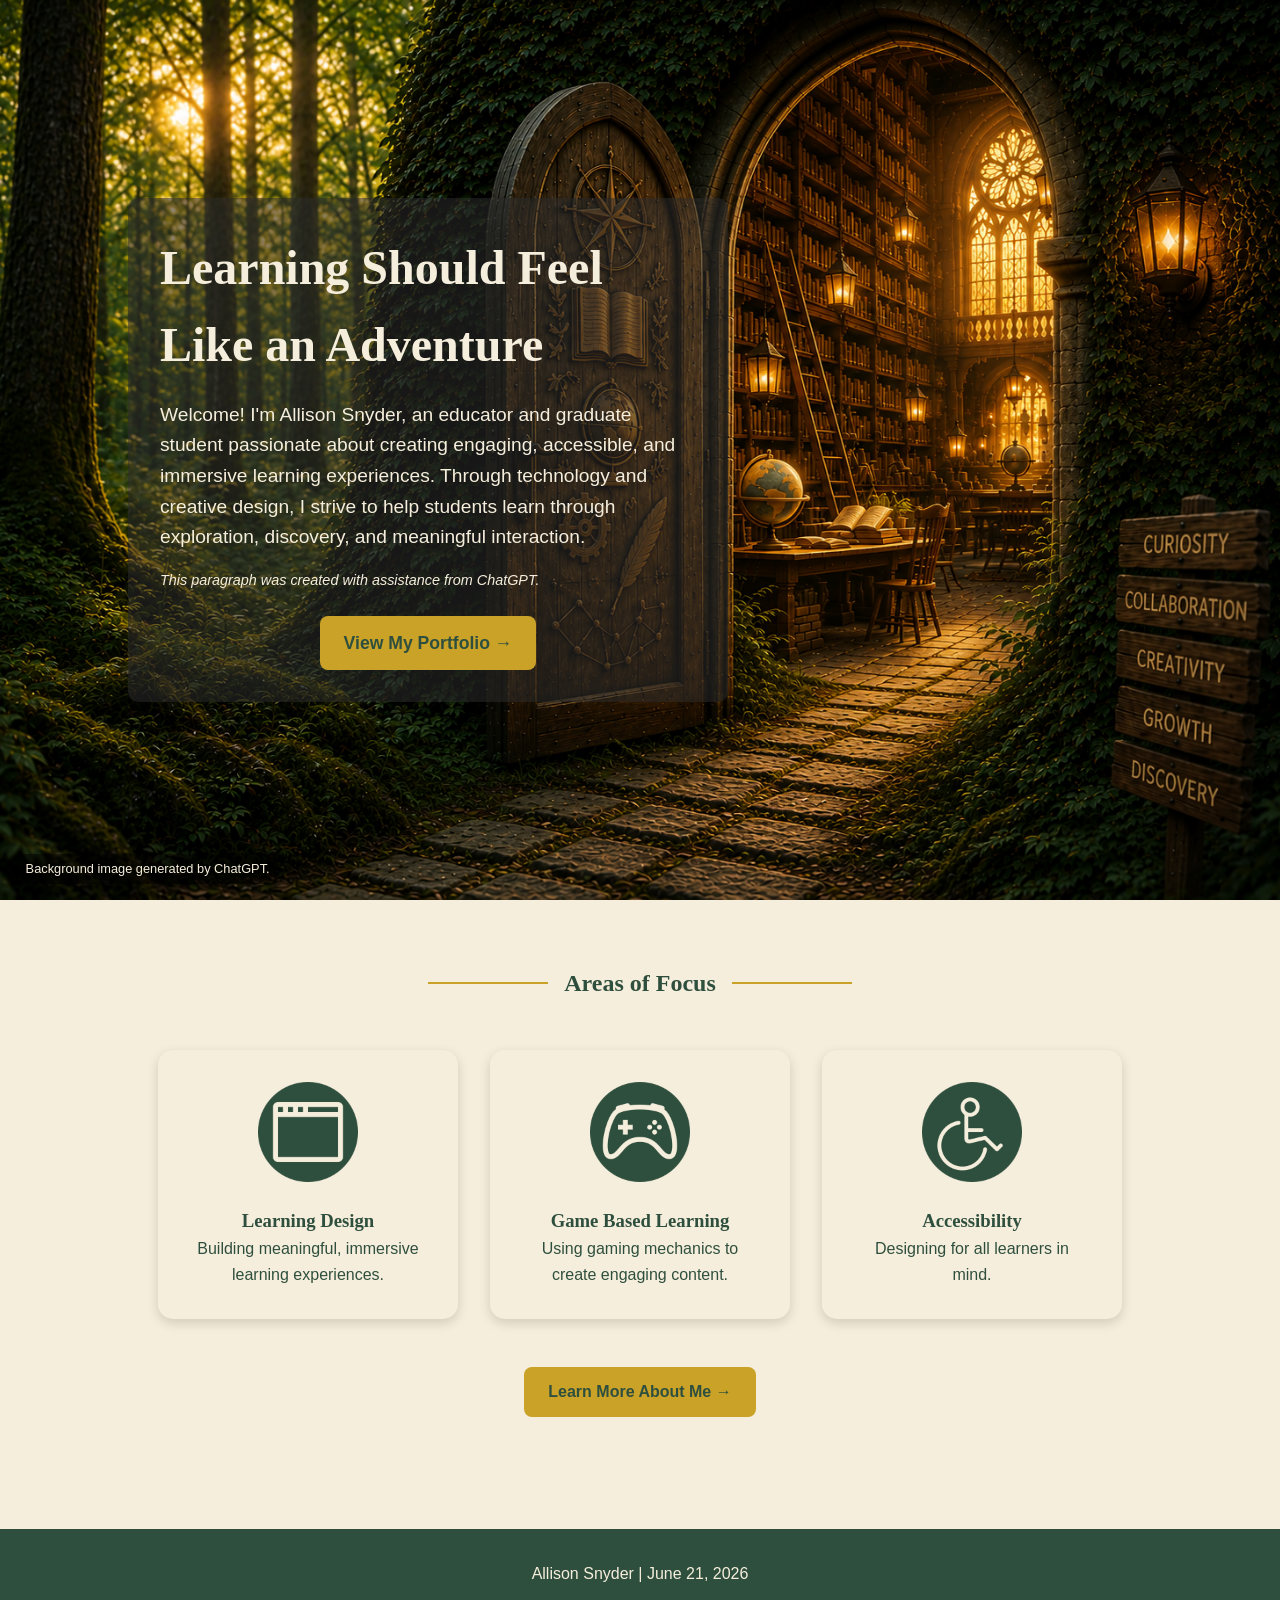
==== webdevelopment/index.html @ 0a4241ac "Add files via upload" ====
<!DOCTYPE html>
     <!--
  Name: Allison Snyder
  Date: June 15, 2026
  Course: Introduction to Web Design and Development
  Description: Reusable HTML boilerplate template.
  -->
<html lang="en">
<head>
    <meta charset="utf-8">
    <meta name="viewport" content="width=device-width, initial-scale=1.0">
    <title>Home | Allison Snyder Portfolio</title>
     <!-- Link to external CSS for styling -->
    <link rel="stylesheet" href="style.css">
</head>
<body>
<header>
    <!--Navigation will do here -->
</header>
<main>
    <!--Hero Section -->
<section class="hero">
    <div class="hero-text">

         <!-- Welcome section -->

         <h1>Learning Should Feel Like an Adventure</h1>

        <p class="introduction">
        Welcome! I'm Allison Snyder, an educator and graduate student passionate about creating engaging, accessible, and immersive learning experiences. Through technology and creative design, I strive to help students learn through exploration, discovery, and meaningful interaction.
        </p>
         <!-- AI assistance statement -->

        <p class="ai-statement">
        This paragraph was created with assistance from ChatGPT.
        </p>
        <a href="portfolio.html" class="hero-button">
        View My Portfolio →
    </a>
    </div>
        <p class="image-credit">
        Background image generated by ChatGPT.
    </p>
</section>
<!--Focus Section-->
<section class="focus">
    <h2>Areas of Focus</h2>

    <div class="focus-container">

        <article class="focus-card">
            <img src="BrowserIcon.png"
                 alt="Browser window icon representing learning design">

            <h3>Learning Design</h3>

            <p>Building meaningful, immersive learning experiences.</p>
        </article>

        <article class="focus-card">
            <img src="GamingIcon.png"
                 alt="Game controller icon representing game based learning">

            <h3>Game Based Learning</h3>

            <p>Using gaming mechanics to create engaging content.</p>
        </article>

        <article class="focus-card">
            <img src="AccessIcon.png"
                 alt="Accessibility icon representing designing for all learners">

            <h3>Accessibility</h3>

            <p>Designing for all learners in mind.</p>
        </article>
    </div>
       <a href="about.html" class="focus-button">
        Learn More About Me →
    </a>
    </div>

</section>
</main>
<footer>
    <!-- Footer contains creator information -->
    <p>Allison Snyder | June 21, 2026</p>
</footer>
</body>
</html>
---- webdevelopment/style.css ----
/* ======================
   CSS Reset
====================== */

* {
    margin: 0;
    padding: 0;
    box-sizing: border-box;
}

/* ======================
   General Page Styles
====================== */

body {
    background-color: #F6EEDC; /* Parchment Cream */
    color: #2F4F3E; /* Forest Green */
    font-family: Lato, sans-serif;
    line-height: 1.6;
}

/* ======================
   Headings
====================== */

h1,
h2,
h3 {
    font-family: Georgia, serif;
    color: #2F4F3E;
}

/* ======================
   Hero Section
====================== */
.hero {
    background-image: url("HeroImage.png");
    background-repeat: no-repeat;
    background-size: cover;
    background-position: center;
    min-height: 100vh;

    display: flex;
    justify-content: center;
    align-items: center;
    text-align: center;
    Position: relative;

    padding: 2rem;
}

/* ======================
   Hero Text
====================== */

.hero-text {
    max-width: 600px;
    background-color:#2b2b2b88; /* Dark Charcoal */
    padding: 2rem;
    border-radius: 10px;
}

.hero h1 {
    font-size: 3rem;
    margin-bottom: 1rem;
    color: #f6eedc; /* Parchment Cream */

}

.introduction {
    font-size: 1.2rem;
    margin-bottom: 1rem;
     color: #f6eedc; /* Parchment Cream */
}

.hero-button {
        display: block;
    width: fit-content;
    margin: 1.5rem auto 0 auto;
    Padding: 0.8rem 1.5rem;
    font-size: 1.1rem;

    background-color: #C9A227; /* Antique Gold */
    color: #2F4F3E; /* Forest Green */

    text-decoration: none;
    font-weight: bold;
    border-radius: 8px;

    transition: background-color 0.3s ease;
}

.hero-button:hover {
    background-color: #b6921f;
}

.ai-statement {
    font-size: 0.9rem;
    font-style: italic;
    color: #f6eedc; /* Parchment Cream */
}
/* ======================
Image Credit
====================== */
.image-credit {
    position: absolute;
    bottom: 1rem;
    left: 1rem;

    font-size: 0.8rem;
    color: #F6EEDC;

    background-color: rgba(0, 0, 0, 0.5);
    padding: 0.3rem 0.6rem;
    border-radius: 5px;
}

/* ======================
   Focus Section
====================== */
.focus {
    padding: 4rem 2rem;
    text-align: center;
}
.focus h2 {
    display: flex;
    align-items: center;
    justify-content: center;
    gap: 1rem;
    color: #2F4F3E;
    margin-bottom: 3rem;
}

.focus h2::before,
.focus h2::after {
    content: "";
    width: 120px;
    height: 2px;
    background-color: #C9A227;

}

.focus-container {
    display: flex;
    flex-direction: column;
    gap: 2rem;
}
.focus-card {
    background-color: #F6EEDC;
    padding: 2rem;
    border-radius: 15px;
    box-shadow: 0 4px 12px rgba(0,0,0,.15);
}

.focus-card img {
    width: 100px;
    height: auto;
    margin-bottom: 1rem;
}
.focus-button {
    display: inline-block;
    margin-top: 3rem;
    padding: 0.75rem 1.5rem;

    background-color: #C9A227; /* Antique Gold */
    color: #2F4F3E; /* Forest Green */

    text-decoration: none;
    font-weight: bold;
    border-radius: 8px;

    transition: background-color 0.3s ease;
}
.focus-button:hover {
    background-color: #b6921f;
}
/* ======================
   Footer
====================== */

footer {
    text-align: center;
    padding: 2rem;
    margin-top: 3rem;
    background-color: #2F4F3E; /* Forest Green */
    color: #F6EEDC; /* Parchment Cream */
}
/* ======================
   Tablet and Desktop
====================== */

@media (min-width: 768px) {
    .hero {
    justify-content: flex-start;
    align-items: center;
    text-align: left;
    padding-left: 8rem;
}
}
@media (min-width: 768px) {
    .focus-container {
        flex-direction: row;
        justify-content: center;
        gap: 2rem;
    }

    .focus-card {
        flex: 1;
        max-width: 300px;
    }
}
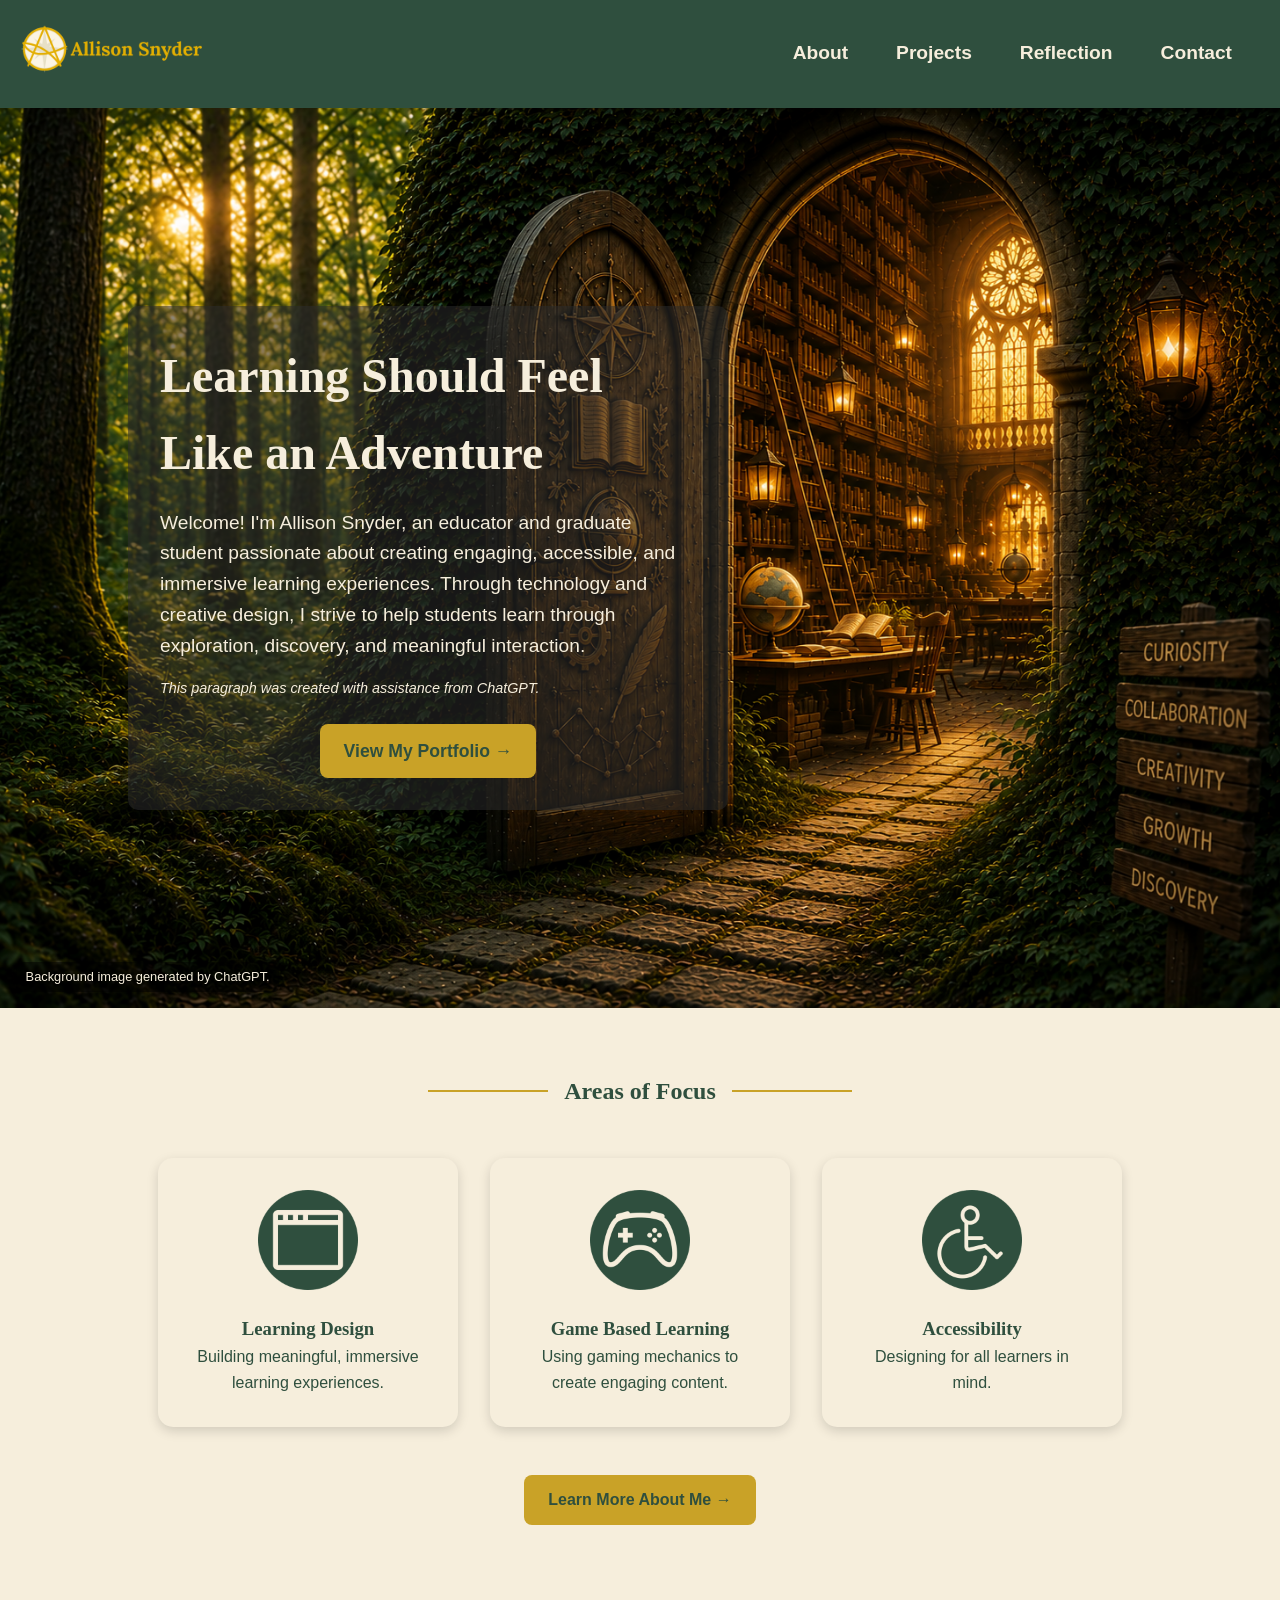
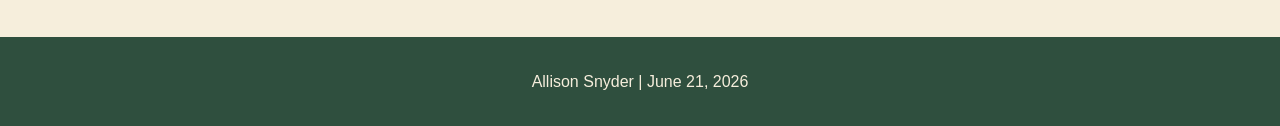
==== commit 54440dd1: "Add files via upload" ====
--- a/webdevelopment/index.html
+++ b/webdevelopment/index.html
@@ -3,7 +3,7 @@
   Name: Allison Snyder
   Date: June 15, 2026
   Course: Introduction to Web Design and Development
-  Description: Reusable HTML boilerplate template.
+  Description: Home Page for Allison Snyder Portfolio.
   -->
 <html lang="en">
 <head>
@@ -11,11 +11,42 @@
     <meta name="viewport" content="width=device-width, initial-scale=1.0">
     <title>Home | Allison Snyder Portfolio</title>
      <!-- Link to external CSS for styling -->
+      <link rel="stylesheet" href="nav.css">
     <link rel="stylesheet" href="style.css">
 </head>
 <body>
-<header>
-    <!--Navigation will do here -->
+    <header>
+ <!-- Logo and navigation will go here -->
+  <div class="nav-container">
+        <nav>
+            <div class="logo">
+                <a href="index.html">
+                    <img src="logo.png" alt="Allison Snyder Logo" class="logo-image">
+                </a>
+            </div>
+
+            <input type="checkbox" id="menu-toggle">
+
+             <label for="menu-toggle" class="hamburger">
+                     &#9776;
+            </label>
+            
+<!-- Navigation with Portfolio Dropdown Menu -->
+            <ul class="nav-list-2">
+                 <li><a href="about.html">About</a></li>
+                 <li class="dropdown"> <a href="portfolio.html">Projects</a>
+                     <ul class="dropdown-menu">
+                        <li><a href="portfolio.html#renaissance">Renaissance Gallery</a></li>
+                        <li><a href="portfolio.html#winter">Winter Wonderland</a></li>
+                        <li><a href="portfolio.html#assessment">Immersive Assessment</a></li>
+                        <li><a href="portfolio.html#reading">Reading Intervention</a></li>
+                     </ul>
+                </li>
+                 <li><a href="Reflection.html">Reflection</a></li>
+                 <li><a href="contacts.html">Contact</a></li>
+            </ul>
+        </nav>
+    </div>
 </header>
 <main>
     <!--Hero Section -->
@@ -75,6 +106,8 @@
             <p>Designing for all learners in mind.</p>
         </article>
     </div>
+
+    <div class="focus-button-container">
        <a href="about.html" class="focus-button">
         Learn More About Me →
     </a>
--- a/webdevelopment/nav.css
+++ b/webdevelopment/nav.css
@@ -0,0 +1,219 @@
+/* ===== General Page Styles ===== */
+body {
+    font-family: Arial, sans-serif;
+    margin: 0;
+    padding: 0;
+    background-color: #F6EEDC; /* Parchment Cream */
+    color: #2F4F3E; /* Forest Green */
+}
+
+/* ===== Header and Navigation Layout ===== */
+header {
+    display: flex;
+    justify-content: space-between;
+    align-items: center;
+    padding: 0;
+    background-color: #2F4F3E;
+    position: relative;
+    z-index: 1000;
+}
+
+.nav-container {
+    background-color: #2F4F3E;
+    padding: 0;
+    width: 100%;
+    margin: 0.2rem 0;
+}
+
+nav {
+    background-color: #2F4F3E;
+    padding: 0;
+    margin: 0;
+    position: sticky;
+    top: 0;
+    width: 100%;
+    display: flex;
+    justify-content: space-between;
+    align-items: center;
+}
+
+/* ===== Logo Styles ===== */
+.logo-image {
+    width: 200px;
+    height: auto;
+}
+
+.logo a {
+    display: inline-block;
+    border: 2px solid transparent;
+    border-radius: 8px;
+    transition: border-color 0.3s ease;
+    padding: 4px 8px;
+}
+
+.logo a:hover {
+    border-color: #FFD700; /* Gold */
+}
+
+nav ul {
+    list-style-type: none;
+    display: flex;
+    justify-content: flex-end;
+    align-items: center;
+    margin: 0;
+    padding: 0;
+    margin-right: 2rem;
+}
+
+nav ul li {
+    display: flex;
+    margin-left: 1rem;
+    font-size: 1.2rem   ;
+    justify-content: flex-end;
+}
+
+/* ===== Navigation Link Styles ===== */
+nav a {
+    text-decoration: none;
+    color: #F6EEDC; /* Parchment Cream */
+    padding: 0.5rem 1rem;
+    border-bottom: 2px solid transparent;
+    transition: color 0.3s ease, border-bottom-color 0.3s ease;
+    font-weight: bold;
+    font-size: 1.2rem   ;
+    font-family: Arial, sans-serif;
+}
+
+nav a:hover {
+    color: #FFD700; /* Gold */
+    border-bottom-color: #FFD700;
+}
+
+#menu-toggle {
+    display: none;
+}
+
+/* ===== Portfolio Dropdown Menu ===== */
+
+.dropdown {
+    position: relative;
+}
+
+.dropdown-menu {
+    display: none;
+    position: absolute;
+    top: 100%;
+    left: 0;
+    z-index: 1001;
+
+    width: 320px;              /* Fixed width */
+    background-color: #2F4F3E;
+    border-radius: 8px;
+    padding: 0.5rem 0;
+    margin: 0;
+
+    flex-direction: column;
+    align-items: stretch;      /* Make items stretch full width */
+    box-shadow: 0 4px 12px rgba(0, 0, 0, 0.2);
+}
+
+.dropdown-menu li {
+    width: 100%;
+    margin: 0;
+    display: block;
+}
+
+.dropdown-menu a {
+    display: block;
+    width: 100%;
+    padding: 0.75rem 1rem;
+    color: #F6EEDC;
+    border-bottom: none;
+    text-align: left;
+    box-sizing: border-box;
+}
+
+.dropdown-menu a:hover {
+    background-color: #C9A227;
+    color: #2F4F3E;
+}
+
+/* Show dropdown on hover */
+.dropdown:hover .dropdown-menu {
+    display: flex;
+}
+
+/* ===== Mobile Hamburger Menu ===== */
+.hamburger {
+    display: none;
+}
+
+/* ===== Mobile Navigation Styles ===== */
+@media screen and (max-width: 767px) {
+    .hamburger {
+        display: block;
+        font-size: 2rem;
+        color: #F6EEDC;
+        cursor: pointer;
+        margin-right: 1rem;
+    }
+
+    nav ul {
+        display: none;
+    }
+
+    #menu-toggle:checked ~ .nav-list-2 {
+        display: flex;
+        flex-direction: column;
+        width: 100%;
+        background-color: #2F4F3E;
+        margin: 0;
+        padding: 1rem 0;
+        align-items: center;
+    }
+
+    nav ul li {
+        margin: 0.5rem 0;
+        justify-content: center;
+        width: 100%;
+        text-align: center;
+    }
+
+    nav {
+        position: relative;
+        flex-wrap: wrap;
+    }
+
+    /* ===== Mobile Dropdown Menu ===== */
+    .dropdown {
+    display: flex;
+    flex-direction: column;
+    align-items: center;
+    }
+
+    .dropdown-menu {
+     position: static;
+    display: none;
+    width: 100%;
+    box-shadow: none;
+    background-color: #2F4F3E;
+    padding: 0;
+    margin: 0;
+    }
+
+    .dropdown:hover .dropdown-menu {
+    display: flex;
+    flex-direction: column;
+    align-items: center;
+    }
+
+    .dropdown-menu li {
+    width: 100%;
+    text-align: center;
+    }
+
+    .dropdown-menu a {
+    padding: 0.75rem 0;
+    font-size: 1rem;
+    }
+}
--- a/webdevelopment/style.css
+++ b/webdevelopment/style.css
@@ -1,5 +1,17 @@
 /* ======================
-   CSS Reset
+   Footer
+====================== */
+
+footer {
+    text-align: center;
+    padding: 2rem;
+    margin-top: 3rem;
+    background-color: #2F4F3E; /* Forest Green */
+    color: #F6EEDC; /* Parchment Cream */
+}
+
+/* ======================
+   CSS
 ====================== */
 
 * {
@@ -9,18 +21,22 @@
 }
 
 /* ======================
-   General Page Styles
+   General Styles
 ====================== */
 
 body {
-    background-color: #F6EEDC; /* Parchment Cream */
-    color: #2F4F3E; /* Forest Green */
+    background-color: #F6EEDC;
+    color: #2F4F3E;
     font-family: Lato, sans-serif;
     line-height: 1.6;
 }
 
-/* ======================
-   Headings
+p {
+    font-size: 1rem;
+}
+
+/* ======================
+   Headings Home Page Styles
 ====================== */
 
 h1,
@@ -30,8 +46,11 @@
     color: #2F4F3E;
 }
 
-/* ======================
-   Hero Section
+h1 {
+    font-size: 3rem;
+}
+/* ======================
+   Hero Section Home Page Styles
 ====================== */
 .hero {
     background-image: url("HeroImage.png");
@@ -45,12 +64,11 @@
     align-items: center;
     text-align: center;
     Position: relative;
-
-    padding: 2rem;
-}
-
-/* ======================
-   Hero Text
+    padding: 2rem;
+}
+
+/* ======================
+   Hero Text Home Page Styles
 ====================== */
 
 .hero-text {
@@ -100,7 +118,7 @@
     color: #f6eedc; /* Parchment Cream */
 }
 /* ======================
-Image Credit
+Image Credit Home Page Styles
 ====================== */
 .image-credit {
     position: absolute;
@@ -116,7 +134,7 @@
 }
 
 /* ======================
-   Focus Section
+   Focus Section Home Page Styles
 ====================== */
 .focus {
     padding: 4rem 2rem;
@@ -175,18 +193,7 @@
     background-color: #b6921f;
 }
 /* ======================
-   Footer
-====================== */
-
-footer {
-    text-align: center;
-    padding: 2rem;
-    margin-top: 3rem;
-    background-color: #2F4F3E; /* Forest Green */
-    color: #F6EEDC; /* Parchment Cream */
-}
-/* ======================
-   Tablet and Desktop
+   Tablet and Phone Home Page Styles
 ====================== */
 
 @media (min-width: 768px) {
@@ -208,4 +215,296 @@
         flex: 1;
         max-width: 300px;
     }
+}
+/* ======================
+   Headings About Page Styles
+====================== */
+h1.about-me {
+    font-size: 3rem;
+    text-align: center;
+    margin-bottom: 2rem;
+}
+/* ======================
+   About Page Styles
+====================== */
+.nav-list {
+    list-style: none;
+    display: flex;
+    flex-direction: column;
+    gap: 2rem;
+    margin-bottom: 2rem;
+}
+.nav-list li {
+    font-size: 1.2rem;
+}
+.nav-list li a {
+    text-decoration: none;
+    color: #2F4F3E; /* Forest Green */
+    font-weight: bold;
+}
+.nav-list li a:hover {
+    color: #C9A227; /* Antique Gold */
+}
+.about p {
+    font-size: 1.2rem;
+    margin-bottom: 1rem;
+    text-align: left;
+}
+
+.about-container {
+    display: flex;
+    flex-direction: column;
+    gap: 2rem;
+    max-width: 1100px;
+    margin: 0 auto;
+    padding: 2rem;
+}
+.ai-statement-2 {
+    font-size: 0.9rem;
+    font-style: italic;
+    color: #2F4F3E; /* Forest Green */
+    text-align: left;
+    padding-top: 0.5rem;
+}
+/* ======================
+   Education About Page Styles
+====================== */
+.education {
+    padding: 0;
+    text-align: center;
+}
+.education h2 {
+    display: flex;
+    align-items: center;
+    justify-content: center;
+    gap: 1rem;
+    color: #2F4F3E;
+    margin-bottom: 3rem;
+}
+
+.education h2::before,
+.education h2::after {
+    content: "";
+    width: 120px;
+    height: 2px;
+    background-color: #C9A227;
+
+}
+.education-container {
+    display: flex;
+    flex-direction: column;
+    gap: 2rem;
+}
+.education-card {
+    background-color: #F6EEDC;
+    padding: 2rem;
+    border-radius: 15px;
+    box-shadow: 0 4px 12px rgba(0,0,0,.15);
+}
+
+.education-card img {
+    width: 100px;
+    height: auto;
+    margin-bottom: 1rem;
+}
+
+/* ======================
+   Media About Page Styles
+====================== */
+.media {
+    padding: 4rem 2rem;
+    text-align: center;
+}
+.media h2 {
+    display: flex;
+    align-items: center;
+    justify-content: center;
+    gap: 1rem;
+    color: #2F4F3E;
+    margin-bottom: 3rem;
+}
+
+.media h2::before,
+.media h2::after {
+    content: "";
+    width: 120px;
+    height: 2px;
+    background-color: #C9A227;
+
+}
+.media-container {
+    display: flex;
+    flex-direction: column;
+    gap: 2rem;
+}
+
+.media-card {
+    background-color: #F6EEDC;
+    padding: 2rem;
+    border-radius: 15px;
+    box-shadow: 0 4px 12px rgba(0,0,0,.15);
+}
+
+.resume-link {
+    display: inline-block;
+    padding: 0.75rem 1.5rem;
+    margin-top: 1rem;
+    border: 2px solid #2F4F3E;
+    background-color: #f6eedc;
+    color: #2F4F3E;
+    text-decoration: none;
+    font-weight: bold;
+    border-radius: 8px;
+}
+
+.resume-link:hover {
+    background-color: #c9a227;
+    color: #2F4F3E;
+}
+/* ======================
+   Tablet and Phone About Page Styles
+====================== */
+@media (min-width: 768px) {
+    .about-container {
+        flex-direction: row;
+        align-items: flex-start;
+    }
+
+    .about-image,
+    .about-text {
+        flex: 1;
+    }
+
+    .education-container,
+    .media-container {
+        flex-direction: row;
+        justify-content: center;
+        gap: 2rem;
+    }
+
+    .education-card,
+    .media-card {
+        flex: 1;
+        max-width: 500px;
+    }
+}
+/* ===== Teaching Philosophy Page Styles ===== */
+
+.philosophy-section {
+    background-color: #F6EEDC;
+    color: #2F4F3E;
+    padding: 2rem;
+}
+
+.philosophy-section h1 {
+    font-family: Georgia, serif;
+    color: #2F4F3E;
+    text-align: center;
+}
+
+.philosophy-text-box {
+    max-width: 1000px;
+    margin: 2rem auto 3rem auto;
+    padding: 2rem;
+}
+
+.philosophy-text-box {
+    max-width: 1000px;
+    margin: 2rem auto 3rem auto;
+    padding: 2rem;
+    border: 2px solid #2F4F3E;
+    border-radius: 8px;
+}
+
+.philosophy-text-box p:first-of-type::first-letter {
+    color: #C9A227;
+    font-size: 1.5em;
+    font-weight: bold;
+}
+
+.philosophy-text-box p:nth-of-type(even) {
+    text-indent: 2rem;
+}
+
+.ai-statement {
+    font-style: italic;
+}
+
+/* ===== Philosophy Quote Banner ===== */
+
+.philosophy-banner {
+    background-image:
+        linear-gradient(rgba(0, 0, 0, 0.35), rgba(0, 0, 0, 0.35)),
+        url("Background.png");
+    background-size: cover;
+    background-position: center;
+    background-repeat: no-repeat;
+
+    max-width: 1000px;
+    min-height: 180px;
+     margin: 2rem auto 3rem auto;
+    padding: 2rem;
+
+    display: flex;
+    flex-direction: column;
+    justify-content: center;
+    align-items: center;
+
+    text-align: center;
+    border-radius: 8px;
+}
+
+.philosophy-banner h2 {
+    font-family: Georgia, serif;
+    color: #F6EEDC;
+    font-size: 2rem;
+    font-weight: bold;
+    font-style: italic;
+    margin: 0 0 0.5rem 0;
+    text-shadow: 2px 2px 6px rgba(0, 0, 0, 0.5);
+}
+
+.philosophy-banner p {
+    font-family: Lato, Arial, sans-serif;
+    color: #C9A227;
+    font-size: 1.2rem;
+    font-style: italic;
+    margin: 0;
+}
+
+
+/* ===== Philosophy in Action Section ===== */
+
+.philosophy-action {
+    background-color: #F6EEDC;
+    border: 2px solid #2F4F3E;
+    max-width: 700px;
+    margin: 1rem auto 2rem auto;
+    padding: 2rem;
+    text-align: center;
+    border-radius: 8px;
+      box-shadow: 0 4px 12px rgba(0,0,0,.08);
+}
+
+.philosophy-action h2 {
+    font-family: Lato, Arial, sans-serif;
+    font-weight: bold;
+    color: #2F4F3E;
+    margin-bottom: 1rem;
+}
+
+.project-button {
+    display: inline-block;
+    background-color: #C9A227;
+    color: #2F4F3E;
+    font-family: Lato, Arial, sans-serif;
+    font-weight: bold;
+    text-decoration: none;
+    padding: 0.75rem 1.5rem;
+    border-radius: 6px;
+}
+
+.project-button:hover {
+    background-color: #2F4F3E;
+    color: #F6EEDC;
 }
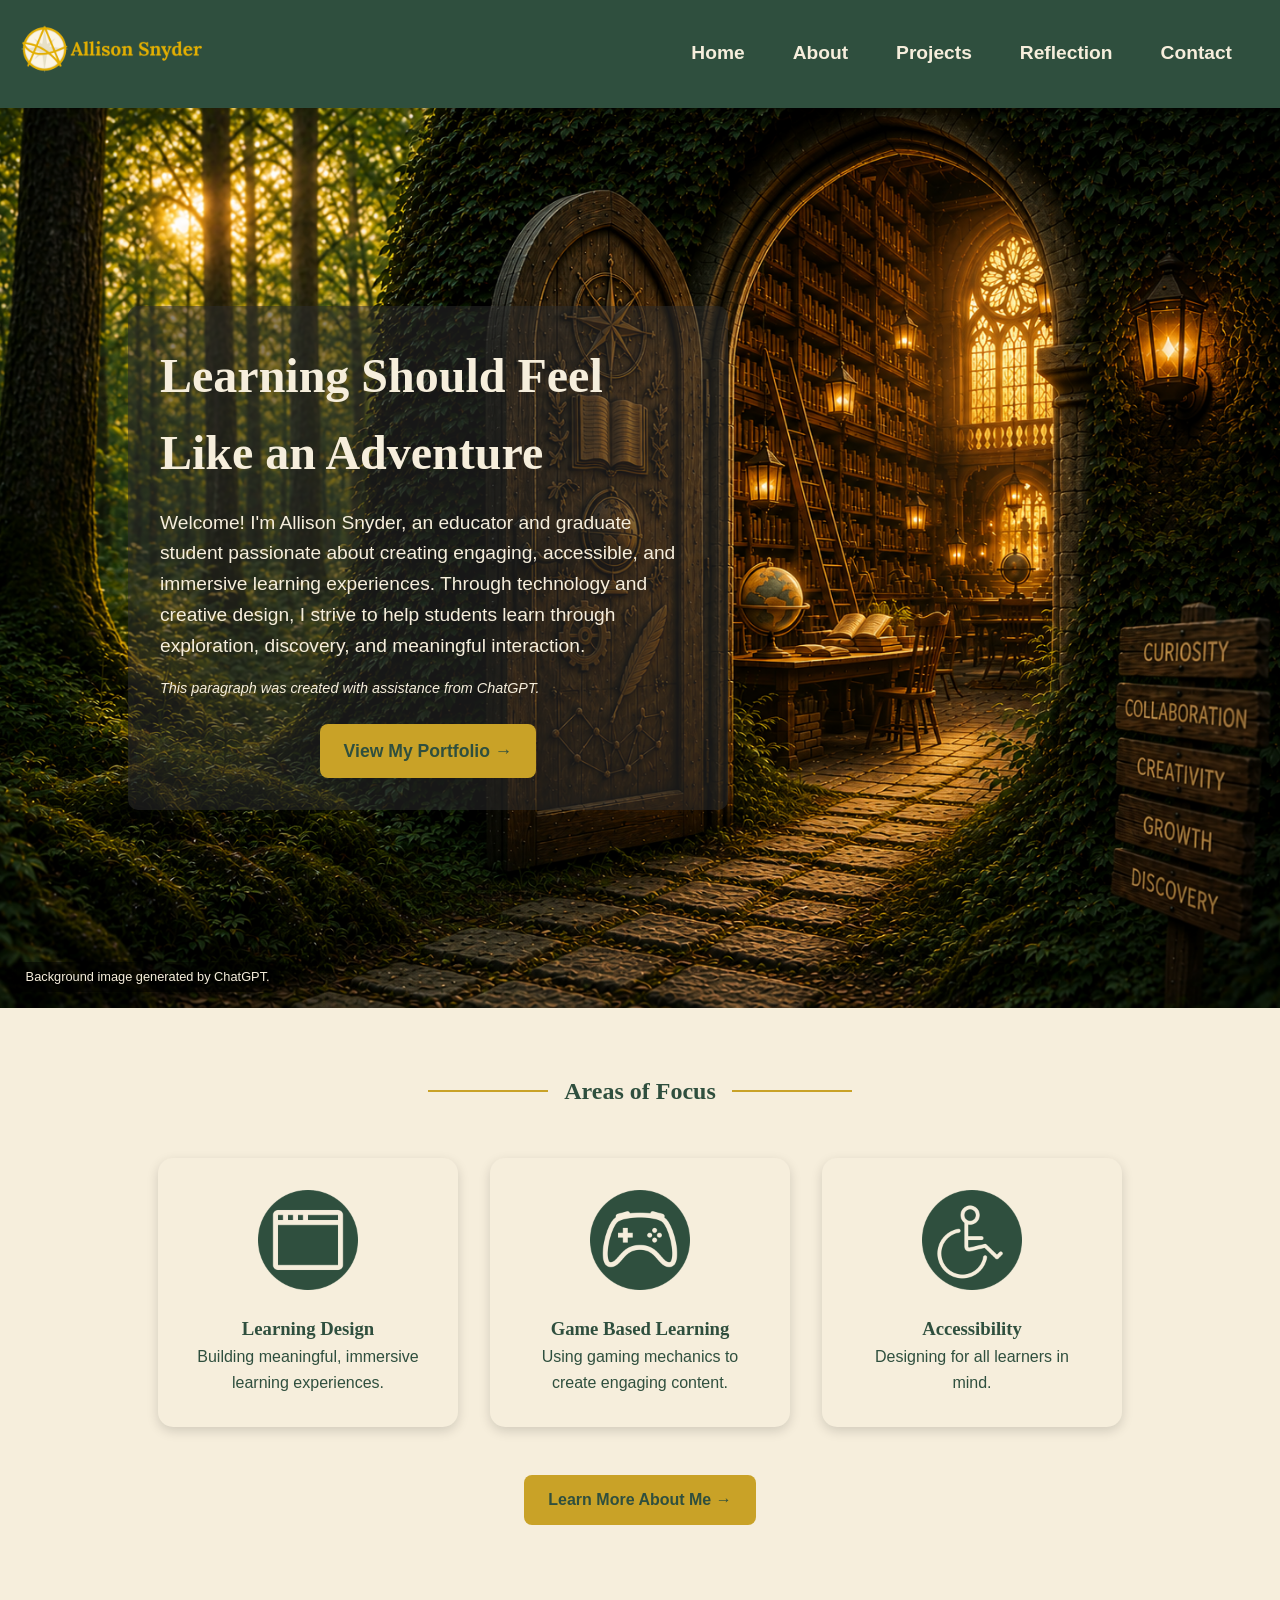
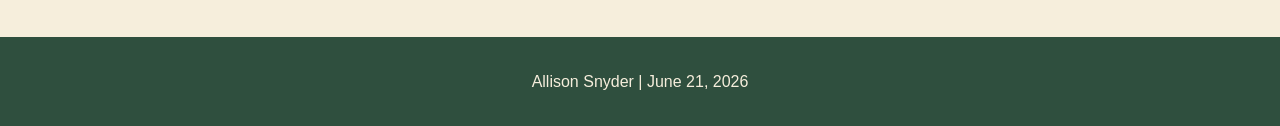
==== commit 02a01f39: "Add files via upload" ====
--- a/webdevelopment/index.html
+++ b/webdevelopment/index.html
@@ -33,6 +33,7 @@
             
 <!-- Navigation with Portfolio Dropdown Menu -->
             <ul class="nav-list-2">
+                <li><a href="index.html">Home</a></li>
                  <li><a href="about.html">About</a></li>
                  <li class="dropdown"> <a href="portfolio.html">Projects</a>
                      <ul class="dropdown-menu">
@@ -42,7 +43,7 @@
                         <li><a href="portfolio.html#reading">Reading Intervention</a></li>
                      </ul>
                 </li>
-                 <li><a href="Reflection.html">Reflection</a></li>
+                 <li><a href="reflection.html">Reflection</a></li>
                  <li><a href="contacts.html">Contact</a></li>
             </ul>
         </nav>
--- a/webdevelopment/nav.css
+++ b/webdevelopment/nav.css
@@ -1,12 +1,3 @@
-/* ===== General Page Styles ===== */
-body {
-    font-family: Arial, sans-serif;
-    margin: 0;
-    padding: 0;
-    background-color: #F6EEDC; /* Parchment Cream */
-    color: #2F4F3E; /* Forest Green */
-}
-
 /* ===== Header and Navigation Layout ===== */
 header {
     display: flex;
--- a/webdevelopment/style.css
+++ b/webdevelopment/style.css
@@ -247,7 +247,7 @@
 }
 .about p {
     font-size: 1.2rem;
-    margin-bottom: 1rem;
+    margin-bottom: 3rem;
     text-align: left;
 }
 
@@ -266,6 +266,19 @@
     text-align: left;
     padding-top: 0.5rem;
 }
+.headshot {
+    display: block;
+    width: 100%;
+    max-width: 350px;
+    height: auto;
+    margin: 0 auto 1rem auto;
+    border: 2px solid #2F4F3E;
+    border-radius: 8px;
+}
+.about-text p {
+    text-align: left;
+    margin-bottom: 0.5rem;
+}
 /* ======================
    Education About Page Styles
 ====================== */
@@ -343,6 +356,15 @@
     padding: 2rem;
     border-radius: 15px;
     box-shadow: 0 4px 12px rgba(0,0,0,.15);
+}
+
+.media-card video {
+    width: 100%;
+    max-width: 300px;
+    height: auto;
+    margin-bottom: 1rem;
+    border-radius: 8px;
+    margin-top: 1rem;
 }
 
 .resume-link {
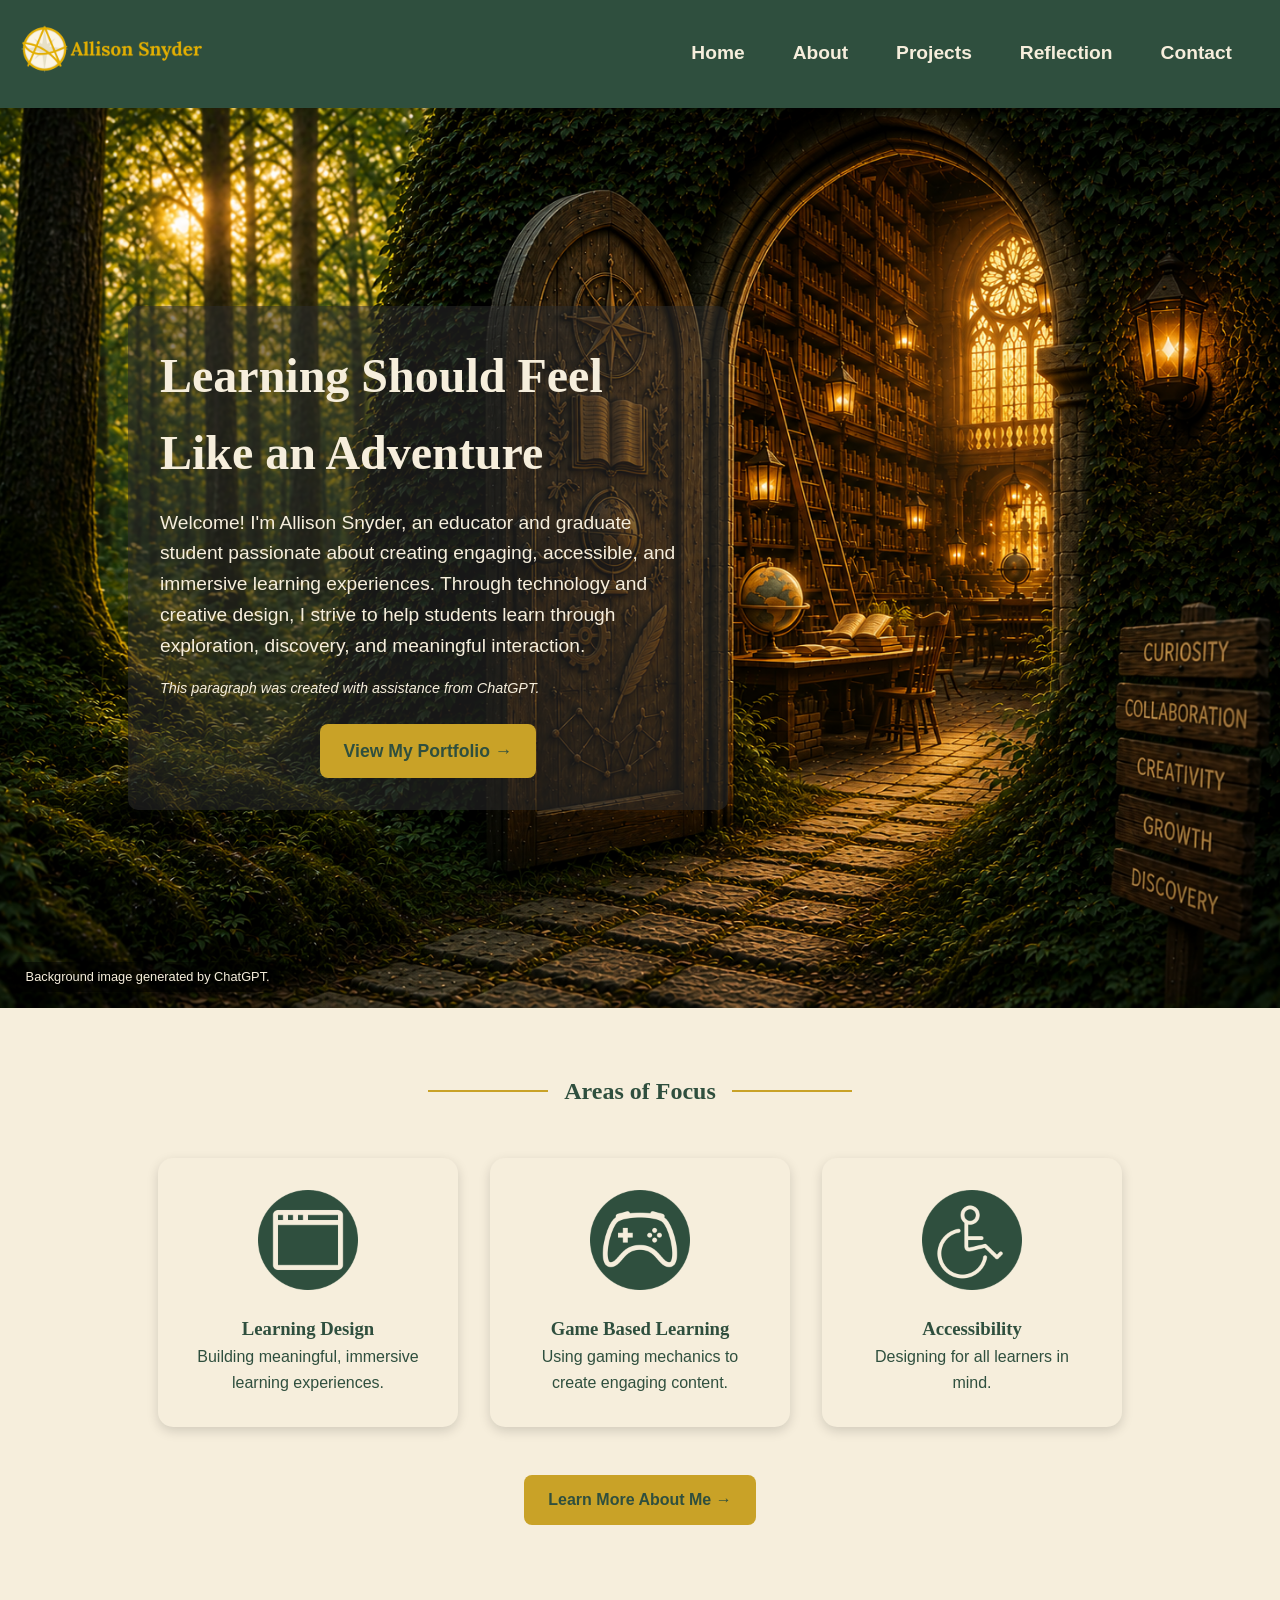
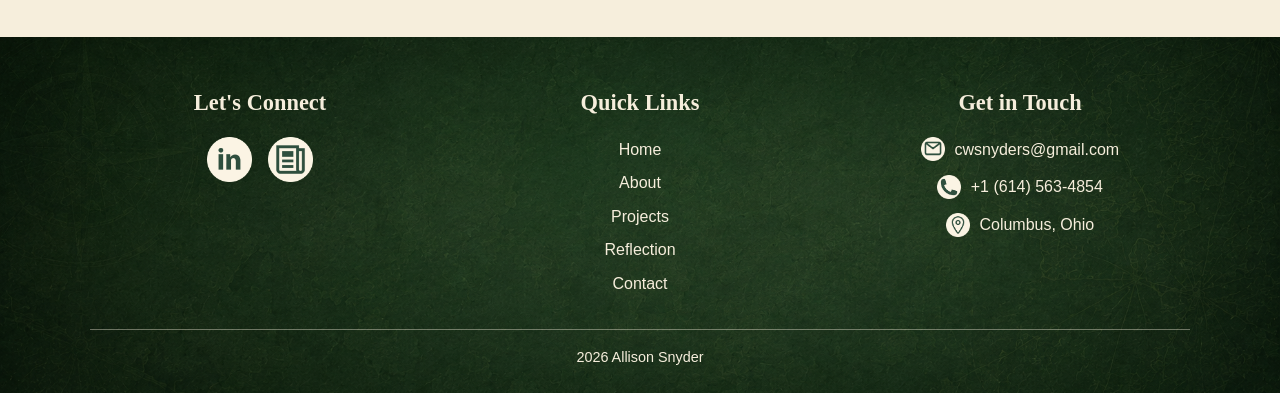
==== commit a53e0e28: "Add files via upload" ====
--- a/webdevelopment/index.html
+++ b/webdevelopment/index.html
@@ -13,6 +13,7 @@
      <!-- Link to external CSS for styling -->
       <link rel="stylesheet" href="nav.css">
     <link rel="stylesheet" href="style.css">
+    <link rel="shortcut icon" href="FooterIcons/favicon.ico" type="image/x-icon" >
 </head>
 <body>
     <header>
@@ -116,9 +117,93 @@
 
 </section>
 </main>
-<footer>
-    <!-- Footer contains creator information -->
-    <p>Allison Snyder | June 21, 2026</p>
+ <footer>
+    <!-- Footer section -->
+    <div class="footer-container">
+
+        <!-- Let's Connect Column -->
+        <div class="footer-column footer-connect">
+            <h2>Let's Connect</h2>
+
+            <ul class="social-links">
+                <li>
+                    <a href="https://www.linkedin.com/in/allison-snyder-13248726b/"
+                       target="_blank"
+                       rel="noopener noreferrer">
+                        <img
+                            src="FooterIcons/Linkedin.png"
+                            alt="Visit Allison Snyder's LinkedIn profile"
+                            class="social-icon">
+                    </a>
+                </li>
+
+                <li>
+                    <a href="Resume.pdf" target="_blank">
+                        <img
+                            src="FooterIcons/Resume.png"
+                            alt="View Allison Snyder's resume"
+                            class="social-icon">
+                    </a>
+                </li>
+            </ul>
+        </div>
+
+        <!-- Quick Links Column -->
+        <div class="footer-column footer-links">
+            <h2>Quick Links</h2>
+
+            <ul class="footer-nav-list">
+                <li><a href="index.html">Home</a></li>
+                <li><a href="about.html">About</a></li>
+                <li><a href="portfolio.html">Projects</a></li>
+                <li><a href="reflection.html">Reflection</a></li>
+                <li><a href="contacts.html">Contact</a></li>
+            </ul>
+        </div>
+
+        <!-- Get in Touch Column -->
+        <div class="footer-column footer-contact">
+            <h2>Get in Touch</h2>
+
+            <ul class="contact-info">
+                <li>
+                    <img
+                        src="FooterIcons/Email.png"
+                        alt=""
+                        class="contact-icon">
+
+                    <a href="mailto:cwsnyders@gmail.com">
+                        cwsnyders@gmail.com
+                    </a>
+                </li>
+
+                <li>
+                    <img
+                        src="FooterIcons/Phone.png"
+                        alt=""
+                        class="contact-icon">
+
+                    <a href="tel:+16145634854">
+                        +1 (614) 563-4854
+                    </a>
+                </li>
+
+                <li>
+                    <img
+                        src="FooterIcons/Location.png"
+                        alt=""
+                        class="contact-icon">
+
+                    <span>Columbus, Ohio</span>
+                </li>
+            </ul>
+        </div>
+
+    </div>
+
+    <p class="footer-bottom">
+         2026 Allison Snyder
+    </p>
 </footer>
 </body>
 </html>
--- a/webdevelopment/style.css
+++ b/webdevelopment/style.css
@@ -1,15 +1,176 @@
 /* ======================
-   Footer
+   Footer Styles
 ====================== */
 
 footer {
-    text-align: center;
-    padding: 2rem;
+    background-image: url("Background.png");
+    background-size: cover;
+    background-position: center;
+    background-repeat: no-repeat;
+
+    color: #F6EEDC;
     margin-top: 3rem;
-    background-color: #2F4F3E; /* Forest Green */
-    color: #F6EEDC; /* Parchment Cream */
-}
-
+    padding: 3rem 2rem 1.5rem;
+}
+
+.footer-container {
+    display: flex;
+    flex-direction: column;
+    gap: 2.5rem;
+
+    max-width: 1100px;
+    margin: 0 auto;
+}
+
+.footer-column {
+    text-align: center;
+}
+
+.footer-column h2 {
+    color: #F6EEDC;
+    font-family: Georgia, serif;
+    font-size: 1.4rem;
+    margin-bottom: 1rem;
+   text-align: center;
+}
+
+/* Remove bullets from all footer lists */
+
+.social-links,
+.footer-nav-list,
+.contact-info {
+    list-style: none;
+    margin: 0;
+    padding: 0;
+    align-items: center;
+    text-align: center;
+}
+
+/* ======================
+   Social Links
+====================== */
+
+.social-links {
+    display: flex;
+    justify-content: center;
+    gap: 1rem;
+}
+
+.social-icon {
+    display: block;
+    width: 45px;
+    height: 45px;
+    object-fit: contain;
+
+    transition: transform 0.3s ease;
+}
+
+.social-links a:hover .social-icon,
+.social-links a:focus .social-icon {
+    transform: scale(1.1);
+}
+
+/* ======================
+   Quick Links
+====================== */
+
+.footer-nav-list {
+    display: flex;
+    flex-direction: column;
+    gap: 0.5rem;
+    align-items: center;
+}
+
+.footer-nav-list a {
+    color: #F6EEDC;
+    text-decoration: none;
+}
+
+.footer-nav-list a:hover,
+.footer-nav-list a:focus {
+    color: #C9A227;
+    text-decoration: underline;
+}
+
+/* ======================
+   Contact Information
+====================== */
+
+.contact-info {
+    display: flex;
+    flex-direction: column;
+    gap: 0.75rem;
+}
+
+.contact-info li {
+    display: flex;
+    justify-content: center;
+    align-items: center;
+    gap: 0.6rem;
+}
+
+.contact-icon {
+    width: 24px;
+    height: 24px;
+    object-fit: contain;
+}
+
+.contact-info a,
+.contact-info span {
+    color: #F6EEDC;
+}
+
+.contact-info a {
+    text-decoration: none;
+}
+
+.contact-info a:hover,
+.contact-info a:focus {
+    color: #C9A227;
+    text-decoration: underline;
+}
+
+/* ======================
+   Footer Bottom
+====================== */
+
+.footer-bottom {
+    max-width: 1100px;
+    margin: 2rem auto 0;
+    padding-top: 1rem;
+
+    border-top: 1px solid rgba(246, 238, 220, 0.4);
+
+    color: #F6EEDC;
+    font-size: 0.9rem;
+    text-align: center;
+}
+
+/* ======================
+   Tablet and Desktop Footer
+====================== */
+
+@media (min-width: 768px) {
+
+    .footer-container {
+        flex-direction: row;
+        justify-content: space-between;
+        align-items: flex-start;
+    }
+
+    .footer-column {
+        flex: 1;
+        text-align: center;
+    }
+
+    .social-links {
+        justify-content:center;
+    }
+
+    .contact-info li {
+        justify-content: center;
+    }
+}
 /* ======================
    CSS
 ====================== */
@@ -279,6 +440,11 @@
     text-align: left;
     margin-bottom: 0.5rem;
 }
+
+.print-focus,
+.print-education {
+    display: none;
+}
 /* ======================
    Education About Page Styles
 ====================== */
@@ -410,6 +576,112 @@
         max-width: 500px;
     }
 }
+/* ======================
+   Print Styles - About Page
+====================== */
+
+@media print {
+
+    @page {
+        margin: 1in;
+    }
+
+    body {
+        background: white;
+        color: black;
+        font-family: Georgia, "Times New Roman", serif;
+        font-size: 11pt;
+        line-height: 1.3;
+    }
+
+    header,
+    nav,
+    .about-image,
+    .headshot,
+    .focus,
+    .print-focus,
+    .education-container,
+    .media,
+    .ai-statement-2 {
+        display: none;
+    }
+
+    h1.about-me {
+        display: block;
+        color: black;
+        font-size: 20pt;
+        margin-bottom: 0.5rem;
+        text-align: left;
+    }
+
+    .about-container {
+        display: block;
+        padding: 0;
+        margin: 0;
+        max-width: 100%;
+    }
+
+    .about-text h2 {
+        display: none;
+    }
+
+    .about-text p {
+        display: block;
+        color: black;
+        font-size: 11pt;
+        margin-bottom: 0.5rem;
+    }
+
+    .education {
+        display: block;
+        padding: 0;
+        margin-top: 1rem;
+        text-align: left;
+    }
+
+    .education h2 {
+        display: block;
+        color: black;
+        font-size: 14pt;
+        margin-top: 0.75rem;
+        margin-bottom: 0.4rem;
+        text-align: left;
+    }
+
+    .education h2::before,
+    .education h2::after {
+        display: none;
+    }
+
+    .print-education {
+        display: block;
+        color: black;
+        font-size: 11pt;
+        margin-left: 1rem;
+        padding-left: 1rem;
+    }
+
+    .print-education li {
+        color: black;
+        margin-bottom: 0.35rem;
+    }
+
+    footer {
+        display: block;
+        background: none;
+        color: black;
+        text-align: left;
+        padding: 0;
+        margin-top: 1rem;
+        border-top: 1px solid black;
+        font-size: 10pt;
+    }
+
+    footer p {
+        color: black;
+        margin-top: 0.5rem;
+    }
+}
 /* ===== Teaching Philosophy Page Styles ===== */
 
 .philosophy-section {
@@ -529,4 +801,183 @@
 .project-button:hover {
     background-color: #2F4F3E;
     color: #F6EEDC;
+}
+/* ======================
+   Contact Page Styles
+====================== */
+
+.contact-page {
+    width: 100%;
+    max-width: 900px;
+    margin: 0 auto;
+    padding: 3rem 1.25rem;
+}
+
+/* ======================
+   Contact Introduction
+====================== */
+
+.contact-introduction {
+    max-width: 700px;
+    margin: 0 auto 2rem;
+    text-align: center;
+}
+
+.contact-introduction h1 {
+    font-size: 2.5rem;
+    margin-bottom: 1rem;
+}
+
+.contact-introduction p {
+    font-size: 1.1rem;
+    margin: 0;
+}
+
+/* ======================
+   Contact Form Section
+====================== */
+
+.contact-form-section {
+    max-width: 700px;
+    margin: 0 auto;
+    padding: 1.5rem;
+
+    background-color: #F6EEDC;
+    border: 2px solid #2F4F3E;
+    border-radius: 12px;
+
+    box-shadow: 0 4px 12px rgba(0, 0, 0, 0.15);
+}
+
+.contact-form-section h2 {
+    margin-bottom: 1.5rem;
+    text-align: center;
+}
+
+/* ======================
+   Form and Fieldset
+====================== */
+
+.contact-form {
+    width: 100%;
+}
+
+.contact-form fieldset {
+    margin: 0;
+    padding: 1.5rem;
+
+    border: 2px solid #2F4F3E;
+    border-radius: 8px;
+}
+
+.contact-form legend {
+    padding: 0 0.75rem;
+
+    color: #2F4F3E;
+    font-family: Georgia, serif;
+    font-size: 1.3rem;
+    font-weight: bold;
+}
+
+/* ======================
+   Form Fields
+====================== */
+
+.form-group {
+    display: flex;
+    flex-direction: column;
+    gap: 0.4rem;
+    margin-bottom: 1.25rem;
+}
+
+.form-group label {
+    color: #2F4F3E;
+    font-weight: bold;
+}
+
+.form-group input,
+.form-group select,
+.form-group textarea {
+    width: 100%;
+    padding: 0.75rem;
+
+    border: 2px solid #2F4F3E;
+    border-radius: 6px;
+
+    background-color: #FFFFFF;
+    color: #2B2B2B;
+
+    font-family: Lato, Arial, sans-serif;
+    font-size: 1rem;
+}
+
+.form-group textarea {
+    min-height: 150px;
+    resize: vertical;
+}
+
+/* Keyboard focus */
+
+.form-group input:focus,
+.form-group select:focus,
+.form-group textarea:focus {
+    outline: 3px solid #C9A227;
+    outline-offset: 2px;
+}
+
+/* ======================
+   Submit Button
+====================== */
+
+.contact-submit {
+    display: block;
+    width: fit-content;
+    margin: 0 auto;
+    padding: 0.8rem 1.5rem;
+
+    border: 2px solid #C9A227;
+    border-radius: 8px;
+
+    background-color: #C9A227;
+    color: #2F4F3E;
+
+    font-family: Lato, Arial, sans-serif;
+    font-size: 1rem;
+    font-weight: bold;
+
+    cursor: pointer;
+}
+
+.contact-submit:hover,
+.contact-submit:focus {
+    background-color: #2F4F3E;
+    color: #F6EEDC;
+}
+
+.form-instructions {
+    margin-top: 1.5rem;
+    text-align: center;
+}
+
+/* ======================
+   Tablet and Desktop
+====================== */
+
+@media (min-width: 768px) {
+
+    .contact-page {
+        padding: 4rem 2rem;
+    }
+
+    .contact-introduction h1 {
+        font-size: 3rem;
+    }
+
+    .contact-form-section {
+        padding: 2.5rem;
+    }
+
+    .contact-form fieldset {
+        padding: 2rem;
+    }
 }
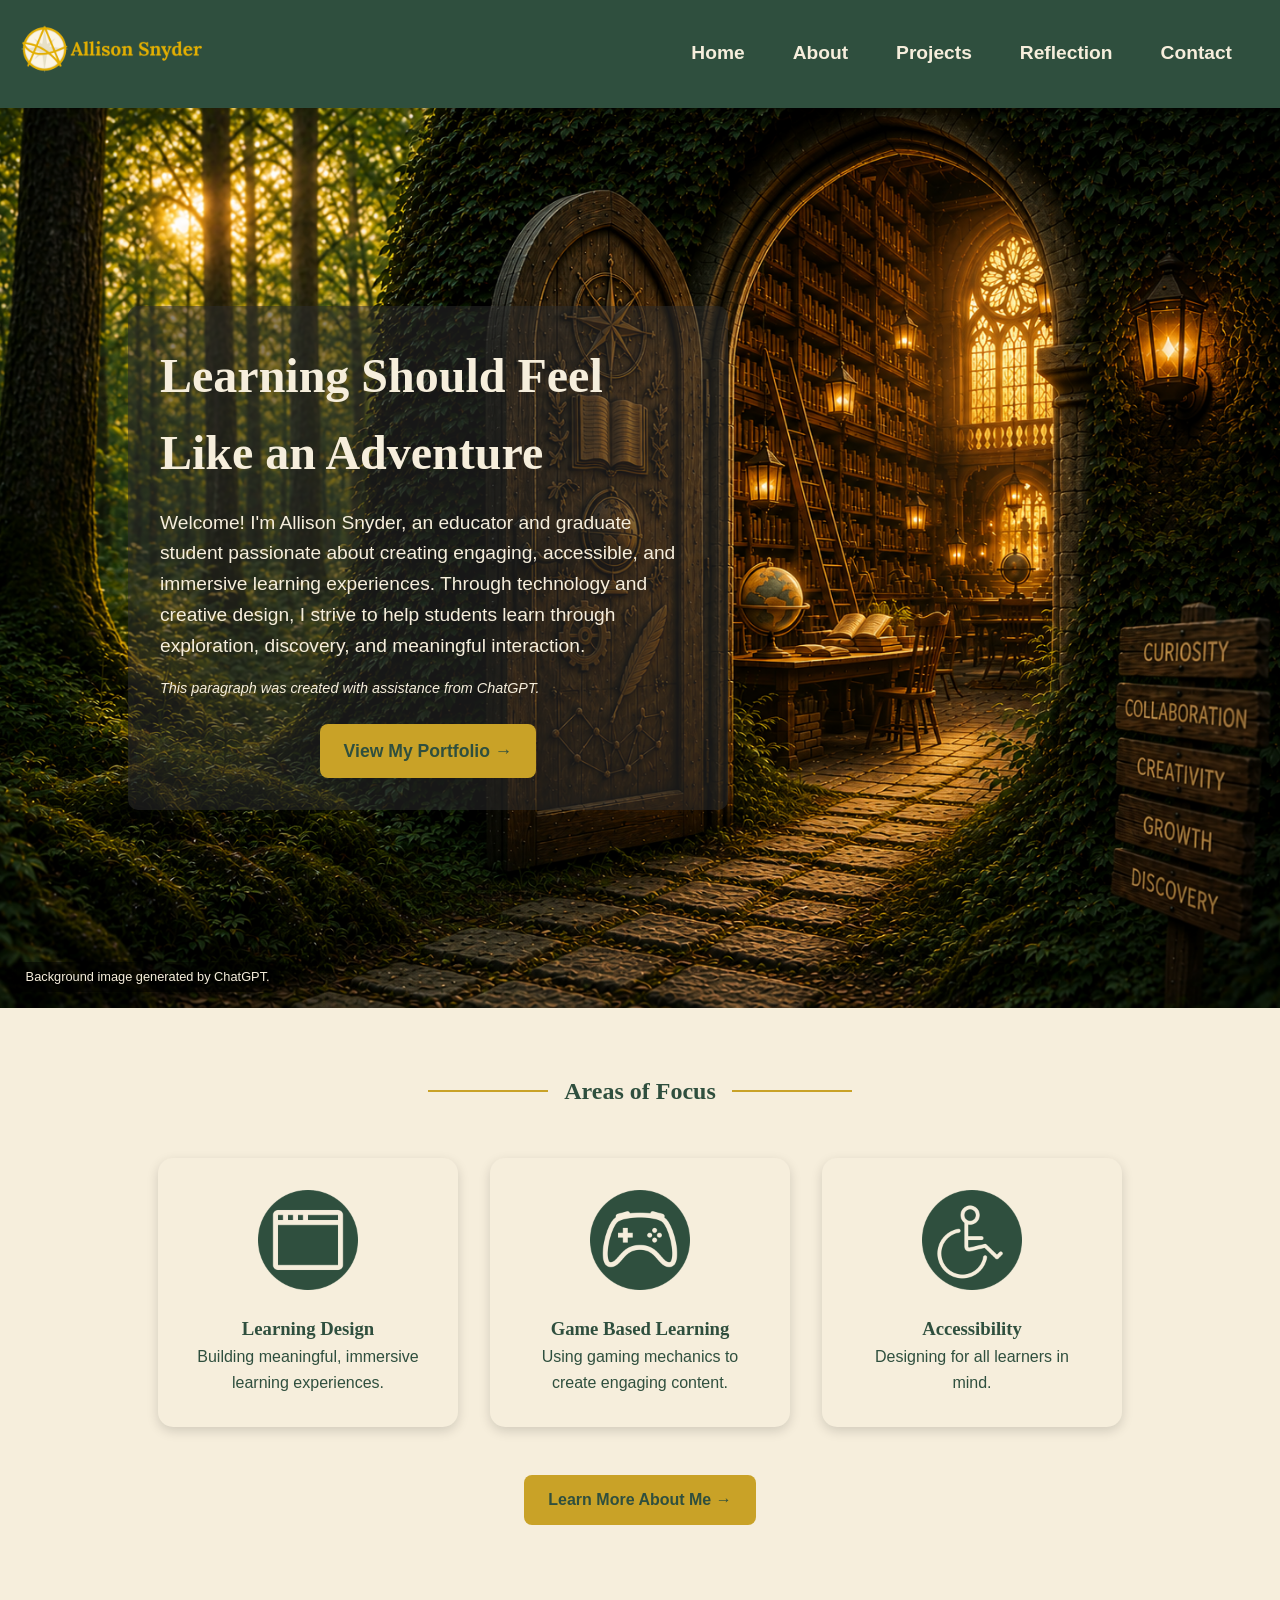
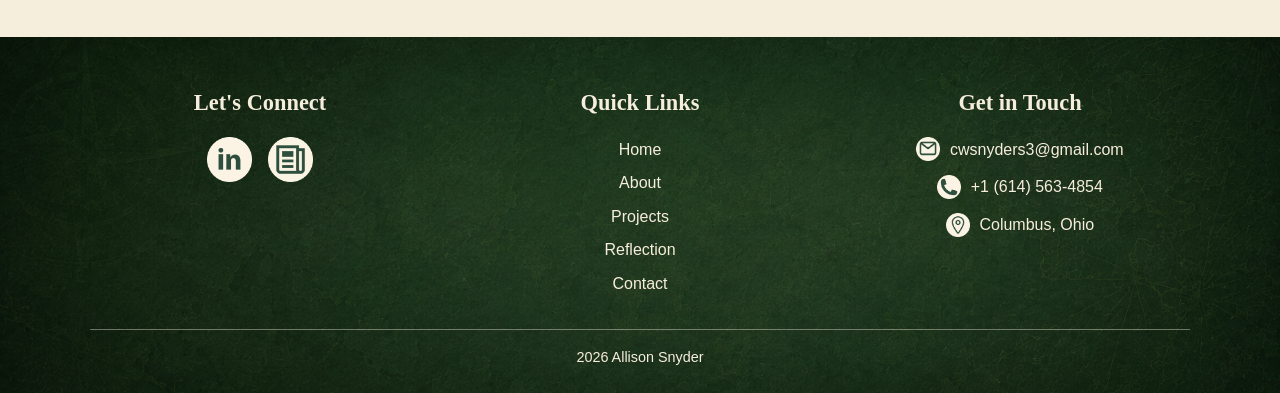
==== commit e8492aae: "Add files via upload" ====
--- a/webdevelopment/index.html
+++ b/webdevelopment/index.html
@@ -172,8 +172,8 @@
                         alt=""
                         class="contact-icon">
 
-                    <a href="mailto:cwsnyders@gmail.com">
-                        cwsnyders@gmail.com
+                     <a href="mailto: cwsnyders3@gmail.con">
+                        cwsnyders3@gmail.com
                     </a>
                 </li>
 
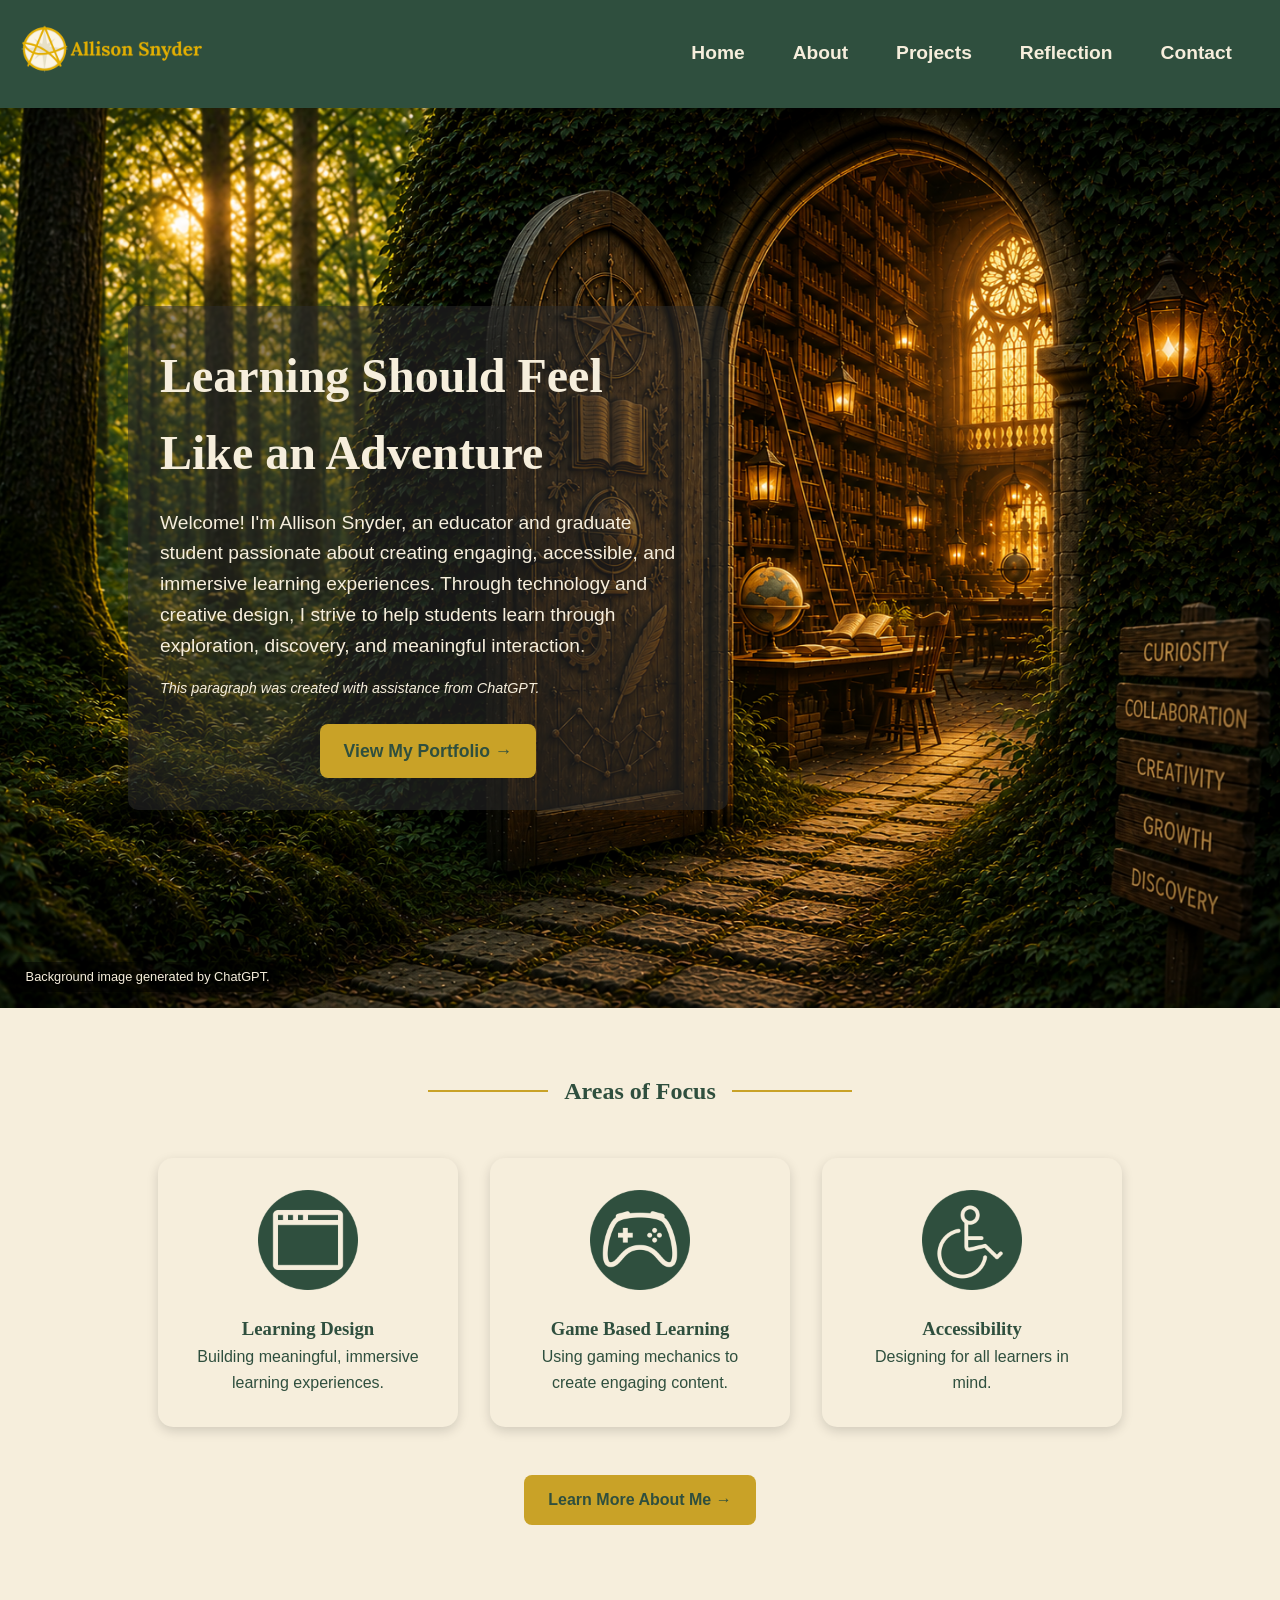
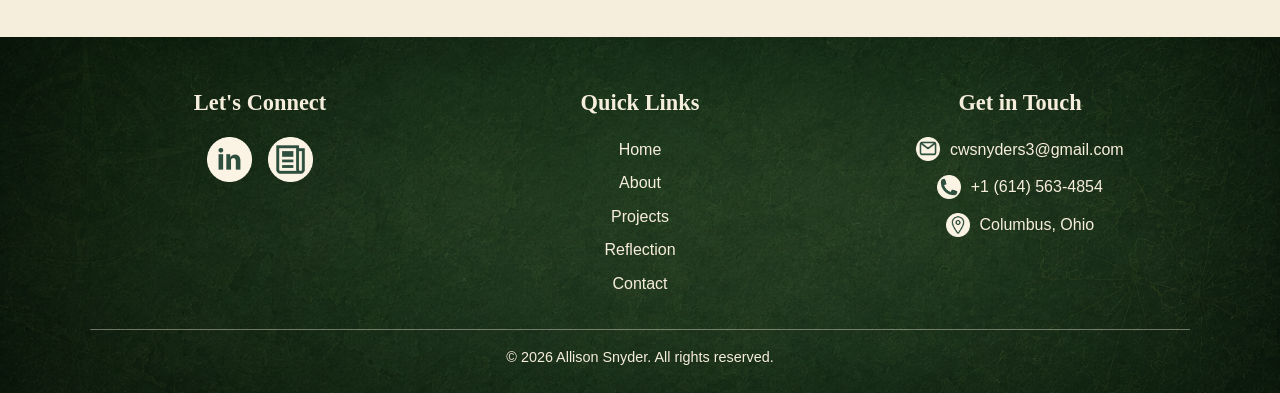
==== commit 70e1ee2f: "Add files via upload" ====
--- a/webdevelopment/index.html
+++ b/webdevelopment/index.html
@@ -172,7 +172,7 @@
                         alt=""
                         class="contact-icon">
 
-                     <a href="mailto: cwsnyders3@gmail.con">
+                     <a href="mailto: cwsnyders3@gmail.com">
                         cwsnyders3@gmail.com
                     </a>
                 </li>
@@ -202,7 +202,7 @@
     </div>
 
     <p class="footer-bottom">
-         2026 Allison Snyder
+         &copy; 2026 Allison Snyder. All rights reserved.
     </p>
 </footer>
 </body>
--- a/webdevelopment/nav.css
+++ b/webdevelopment/nav.css
@@ -140,6 +140,7 @@
 }
 
 /* ===== Mobile Navigation Styles ===== */
+
 @media screen and (max-width: 767px) {
     .hamburger {
         display: block;
@@ -175,36 +176,11 @@
         flex-wrap: wrap;
     }
 
-    /* ===== Mobile Dropdown Menu ===== */
-    .dropdown {
-    display: flex;
-    flex-direction: column;
-    align-items: center;
-    }
+    /* Keep the dropdown choices hidden on mobile */
 
-    .dropdown-menu {
-     position: static;
-    display: none;
-    width: 100%;
-    box-shadow: none;
-    background-color: #2F4F3E;
-    padding: 0;
-    margin: 0;
-    }
-
-    .dropdown:hover .dropdown-menu {
-    display: flex;
-    flex-direction: column;
-    align-items: center;
-    }
-
-    .dropdown-menu li {
-    width: 100%;
-    text-align: center;
-    }
-
-    .dropdown-menu a {
-    padding: 0.75rem 0;
-    font-size: 1rem;
+    .dropdown-menu,
+    .dropdown:hover .dropdown-menu,
+    .dropdown:focus-within .dropdown-menu {
+        display: none;
     }
 }
--- a/webdevelopment/style.css
+++ b/webdevelopment/style.css
@@ -1,3 +1,10 @@
+/*
+Name: Allison Snyder
+Date: July 16, 2026
+Course: Introduction to Web Design and Development
+Description: Styles for the responsive Allison Snyder portfolio website.
+*/
+
 /* ======================
    Footer Styles
 ====================== */
@@ -32,6 +39,17 @@
     font-size: 1.4rem;
     margin-bottom: 1rem;
    text-align: center;
+}
+
+/* Footer Contact Icon Animation */
+
+.contact-icon {
+    transition: transform 0.3s ease, filter 0.3s ease;
+}
+
+.contact-info li:hover .contact-icon {
+    transform: scale(1.15);
+    filter: drop-shadow(0 0 8px #C9A227);
 }
 
 /* Remove bullets from all footer lists */
@@ -413,9 +431,11 @@
 }
 
 .about-container {
-    display: flex;
-    flex-direction: column;
+    display: grid;
+    grid-template-columns: 1fr;
+    grid-template-rows: auto;
     gap: 2rem;
+
     max-width: 1100px;
     margin: 0 auto;
     padding: 2rem;
@@ -550,17 +570,12 @@
     color: #2F4F3E;
 }
 /* ======================
-   Tablet and Phone About Page Styles
+   Tablet and Desktop About Page Styles
 ====================== */
 @media (min-width: 768px) {
     .about-container {
-        flex-direction: row;
-        align-items: flex-start;
-    }
-
-    .about-image,
-    .about-text {
-        flex: 1;
+        grid-template-columns: minmax(250px, 1fr) 2fr;
+        align-items: start;
     }
 
     .education-container,
@@ -576,6 +591,7 @@
         max-width: 500px;
     }
 }
+
 /* ======================
    Print Styles - About Page
 ====================== */
@@ -980,4 +996,367 @@
     .contact-form fieldset {
         padding: 2rem;
     }
+}
+/* ===== Portfolio Introduction ===== */
+
+.portfolio-introduction {
+    max-width: 900px;
+    margin: 2rem auto 3rem;
+    padding: 0 1.5rem;
+    text-align: center;
+}
+
+/* ===== Decorative Portfolio Heading ===== */
+
+.portfolio-heading {
+    display: flex;
+    align-items: center;
+    justify-content: center;
+    gap: 1rem;
+    margin-bottom: 1rem;
+}
+
+.heading-line {
+    flex: 1;
+    max-width: 180px;
+    height: 3px;
+    background-color: #C9A227;
+}
+
+.portfolio-title {
+    margin: 0;
+
+    font-family: Georgia, "Times New Roman", serif;
+    font-size: 3rem;
+    letter-spacing: 3px;
+    text-transform: uppercase;
+
+    color: #2F4F3E;
+}
+
+/* ===== Portfolio Subtitle ===== */
+
+.portfolio-subtitle {
+    margin-bottom: 1.5rem;
+
+    font-family: Lato, Arial, sans-serif;
+    font-size: 1.5rem;
+    font-weight: bold;
+
+    color: #2F4F3E;
+}
+
+/* ===== Portfolio Introduction Text ===== */
+
+.portfolio-introduction p {
+    max-width: 750px;
+    margin: 0 auto;
+
+    font-family: Lato, Arial, sans-serif;
+    font-size: 1.1rem;
+    line-height: 1.8;
+
+    color: #2F4F3E;
+}
+/* ===== Portfolio Project Sections ===== */
+
+.portfolio-project {
+    max-width: 1100px;
+    margin: 2rem auto;
+    padding: 2rem;
+    background-color: #F6EEDC;
+}
+
+/* ===== Project Title Banner ===== */
+
+.project-title {
+    margin: 0 0 1.5rem;
+    padding: 1.25rem 2rem;
+    background-image: url("Background.png");
+    background-repeat: no-repeat;
+    background-position: center;
+    background-size: 100% 100%;
+    font-family: Georgia, "Times New Roman", serif;
+    font-size: 1.8rem;
+    line-height: 1.3;
+    color: #C9A227;
+    text-align: center;
+    text-shadow: 1px 1px 2px #2B2B2B;
+}
+
+/* ===== Project Text Content ===== */
+
+.project-description,
+.project-artifacts,
+.project-reflection {
+    margin-bottom: 2rem;
+}
+
+.portfolio-project h3 {
+    margin-bottom: 0.75rem;
+    font-family: Georgia, "Times New Roman", serif;
+    font-size: 1.35rem;
+    color: #2F4F3E;
+}
+
+.portfolio-project p {
+    font-family: Lato, Arial, sans-serif;
+    line-height: 1.6;
+    color: #2F4F3E;
+}
+
+/* ===== Responsive Table Container ===== */
+
+.tools-figure {
+    margin: 1.5rem 0 2rem;
+}
+
+.table-responsive {
+    width: 100%;
+    overflow-x: auto;
+}
+
+/* ===== Expandable Project Sections ===== */
+
+.project-dropdown {
+    margin-bottom: 1.25rem;
+    border: 2px solid #2F4F3E;
+    border-radius: 6px;
+    background-color: #F6EEDC;
+    overflow: hidden;
+}
+
+.project-dropdown summary {
+    padding: 1rem 1.25rem;
+
+    background-color: #2F4F3E;
+    color: #F6EEDC;
+
+    font-family: Georgia, "Times New Roman", serif;
+    font-size: 1.2rem;
+    font-weight: bold;
+
+    cursor: pointer;
+}
+
+.project-dropdown summary:hover {
+    background-color: #4F7C78;
+}
+
+.project-dropdown summary:focus {
+    outline: 3px solid #C9A227;
+    outline-offset: -3px;
+}
+
+.dropdown-content {
+    padding: 1.25rem;
+}
+
+/* ===== Project Tools Table ===== */
+
+.tools-table {
+    width: 100%;
+    min-width: 550px;
+    border-collapse: collapse;
+    border: 2px solid #2F4F3E;
+    font-family: Lato, Arial, sans-serif;
+    color: #2F4F3E;
+}
+
+.tools-table caption {
+    padding: 0 0 0.75rem;
+    font-family: Georgia, "Times New Roman", serif;
+    font-size: 1.2rem;
+    font-weight: bold;
+    color: #2F4F3E;
+    text-align: left;
+}
+
+.tools-table th,
+.tools-table td {
+    padding: 0.85rem;
+    border: 1px solid #2F4F3E;
+    text-align: left;
+    vertical-align: top;
+}
+
+.tools-table thead {
+    background-color: #2F4F3E;
+    color: #F6EEDC;
+}
+
+.tools-table tbody tr:nth-child(odd) {
+    background-color: #F6EEDC;
+}
+
+.tools-table tbody tr:nth-child(even) {
+    background-color: #E3DCCB;
+}
+
+.tools-table tbody tr:hover {
+    background-color: #D6C98E;
+}
+
+/* ===== Supporting Artifact Grid ===== */
+
+.artifact-grid {
+    display: grid;
+    grid-template-columns: repeat(2, 1fr);
+    gap: 1.5rem;
+}
+
+.project-figure {
+    margin: 0;
+}
+
+.project-figure img {
+    display: block;
+    width: 100%;
+    height: 350px;
+    object-fit: cover;
+    border: 2px solid #2F4F3E;
+    border-radius: 8px;
+}
+
+.project-figure figcaption {
+    margin-top: 0.5rem;
+    font-family: Lato, Arial, sans-serif;
+    font-size: 0.95rem;
+    font-style: italic;
+    color: #2F4F3E;
+    text-align: center;
+}
+
+.artifact-credit {
+    margin-top: 0.75rem;
+    font-size: 0.85rem;
+    font-style: italic;
+    text-align: center;
+    color: #2F4F3E;
+}
+
+.project-figure video {
+    display: block;
+    width: 100%;
+    height: auto;
+
+    border: 2px solid #2F4F3E;
+    border-radius: 8px;
+}
+
+.artifact-link {
+    display: block;
+    width: fit-content;
+    margin: 0.75rem auto 0;
+    padding: 0.65rem 1rem;
+
+    background-color: #2F4F3E;
+    color: #F6EEDC;
+
+    font-family: Lato, Arial, sans-serif;
+    font-weight: bold;
+    text-align: center;
+    text-decoration: none;
+
+    border-radius: 6px;
+}
+
+.artifact-link:hover {
+    background-color: #C9A227;
+    color: #2F4F3E;
+}
+
+.artifact-link:focus {
+    outline: 3px solid #C9A227;
+    outline-offset: 3px;
+}
+
+.document-frame,
+.canva-embed {
+    position: relative;
+    width: 100%;
+    height: 350px;
+    overflow: hidden;
+
+    background-color: #FFFFFF;
+    border: 2px solid #2F4F3E;
+    border-radius: 8px;
+}
+
+.document-frame object,
+.canva-embed iframe {
+    display: block;
+    width: 100%;
+    height: 100%;
+    border: none;
+}
+
+
+
+/* ===== Project Reflection ===== */
+
+.project-reflection {
+    padding: 1.5rem;
+    background-color: rgba(79, 124, 120, 0.12);
+    border-left: 5px solid #4F7C78;
+    border-radius: 5px;
+}
+
+/* ===== AI Assistance Statement ===== */
+
+.portfolio-project .ai-statement {
+    margin-top: 1rem;
+    font-size: 0.85rem;
+    font-style: italic;
+    text-align: center;
+}
+
+/* ===== Portfolio Project Mobile Layout ===== */
+
+@media screen and (max-width: 768px) {
+
+    .portfolio-title {
+    font-size: 2.25rem;
+    }
+
+    .portfolio-subtitle {
+    font-size: 1.25rem;
+    }
+
+    .portfolio-introduction p {
+    font-size: 1rem;
+    }
+
+    .portfolio-project {
+        margin: 1.25rem 1rem;
+        padding: 1rem;
+    }
+
+    .project-title {
+        padding: 0.9rem 1rem;
+        font-size: 1.25rem;
+    }
+
+    .portfolio-project h3 {
+        font-size: 1.15rem;
+    }
+
+    .artifact-grid {
+        grid-template-columns: 1fr;
+        gap: 1.25rem;
+    }
+
+    .tools-table {
+        font-size: 0.9rem;
+    }
+
+    .tools-table th,
+    .tools-table td {
+        padding: 0.65rem;
+    }
+
+    .project-reflection {
+        padding: 1rem;
+        border-left-width: 4px;
+    }
 }
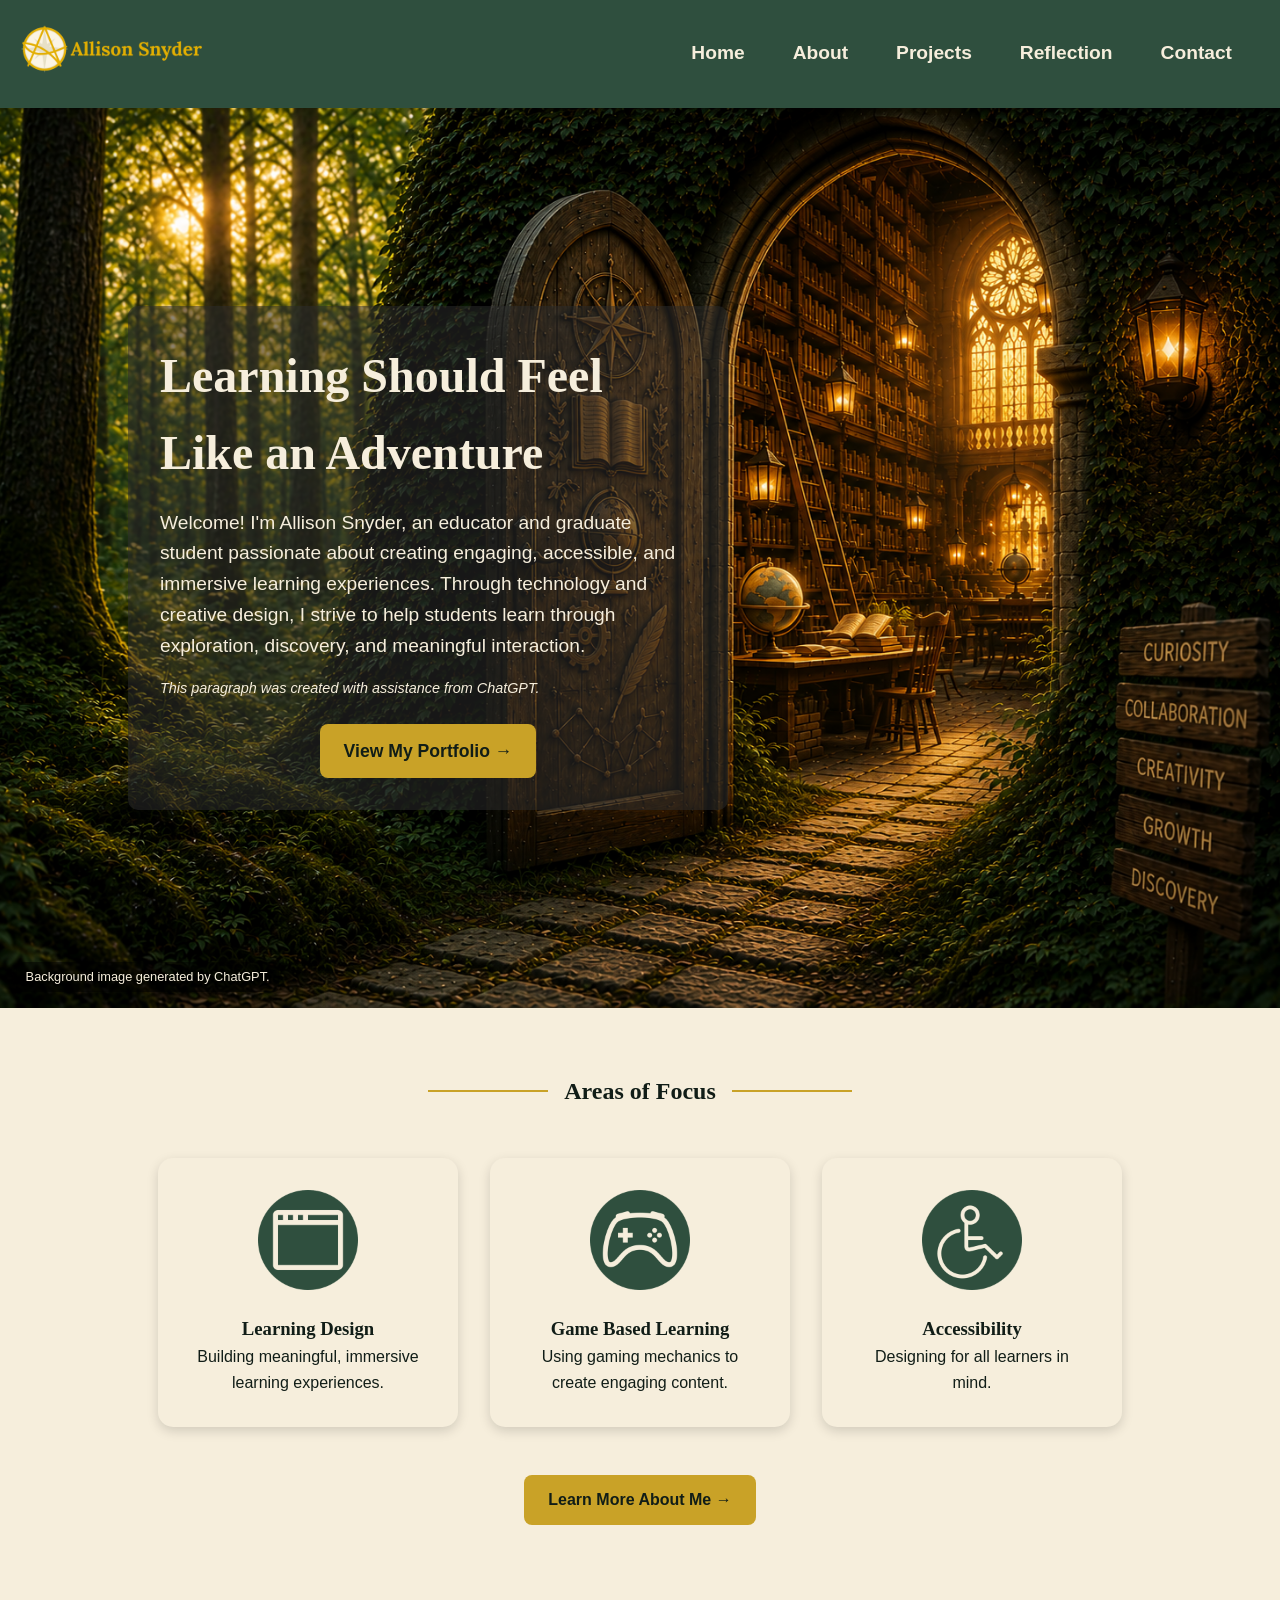
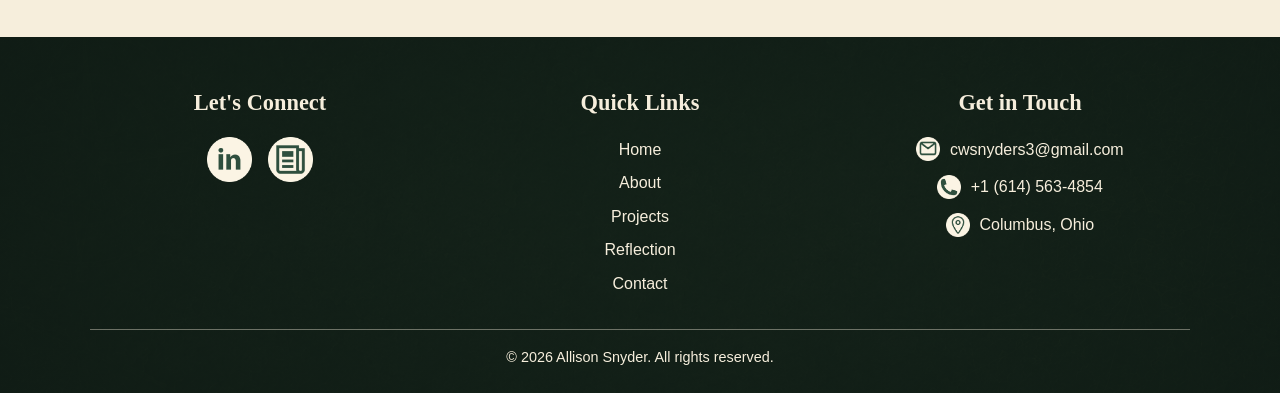
==== commit 9e69cd21: "Add files via upload" ====
--- a/webdevelopment/index.html
+++ b/webdevelopment/index.html
@@ -172,7 +172,7 @@
                         alt=""
                         class="contact-icon">
 
-                     <a href="mailto: cwsnyders3@gmail.com">
+                    <a href="mailto:cwsnyders3@gmail.com">
                         cwsnyders3@gmail.com
                     </a>
                 </li>
--- a/webdevelopment/style.css
+++ b/webdevelopment/style.css
@@ -10,7 +10,15 @@
 ====================== */
 
 footer {
-    background-image: url("Background.png");
+    background-color: #111D17;
+
+    background-image:
+        linear-gradient(
+            rgba(17, 29, 23, 0.88),
+            rgba(17, 29, 23, 0.88)
+        ),
+        url("Background.png");
+
     background-size: cover;
     background-position: center;
     background-repeat: no-repeat;
@@ -39,6 +47,14 @@
     font-size: 1.4rem;
     margin-bottom: 1rem;
    text-align: center;
+}
+
+footer h2,
+footer p,
+footer a,
+footer span,
+footer li {
+    background-color: transparent;
 }
 
 /* Footer Contact Icon Animation */
@@ -205,7 +221,7 @@
 
 body {
     background-color: #F6EEDC;
-    color: #2F4F3E;
+    color: #111D17;
     font-family: Lato, sans-serif;
     line-height: 1.6;
 }
@@ -222,7 +238,7 @@
 h2,
 h3 {
     font-family: Georgia, serif;
-    color: #2F4F3E;
+    color: #111D17;
 }
 
 h1 {
@@ -278,7 +294,7 @@
     font-size: 1.1rem;
 
     background-color: #C9A227; /* Antique Gold */
-    color: #2F4F3E; /* Forest Green */
+    color: #111D17; /* Forest Green */
 
     text-decoration: none;
     font-weight: bold;
@@ -324,7 +340,7 @@
     align-items: center;
     justify-content: center;
     gap: 1rem;
-    color: #2F4F3E;
+    color: #111D17;
     margin-bottom: 3rem;
 }
 
@@ -360,7 +376,7 @@
     padding: 0.75rem 1.5rem;
 
     background-color: #C9A227; /* Antique Gold */
-    color: #2F4F3E; /* Forest Green */
+    color: #111D17; /* Forest Green */
 
     text-decoration: none;
     font-weight: bold;
@@ -398,11 +414,35 @@
 /* ======================
    Headings About Page Styles
 ====================== */
+/* Custom font from Google Fonts applied to site */
+
+h1.about-me,
+.about-text h2,
+.education h2,
+.media h2 {
+    font-family: "Bona Nova", serif;
+}
+
+/* Custom styles for all <h1> elements */
+
 h1.about-me {
     font-size: 3rem;
     text-align: center;
     margin-bottom: 2rem;
-}
+    letter-spacing: 1px;
+    text-shadow: 2px 2px 4px rgba(43, 43, 43, 0.3);
+}
+
+/* Custom styles for About page <h2> elements */
+
+.about-text h2 {
+    letter-spacing: 0.5px;
+    text-decoration: underline;
+    text-decoration-color: #C9A227;
+    text-decoration-thickness: 2px;
+    text-underline-offset: 5px;
+}
+h1
 /* ======================
    About Page Styles
 ====================== */
@@ -418,7 +458,7 @@
 }
 .nav-list li a {
     text-decoration: none;
-    color: #2F4F3E; /* Forest Green */
+    color: #111D17; /* Forest Green */
     font-weight: bold;
 }
 .nav-list li a:hover {
@@ -443,7 +483,7 @@
 .ai-statement-2 {
     font-size: 0.9rem;
     font-style: italic;
-    color: #2F4F3E; /* Forest Green */
+    color: #111D17; /* Forest Green */
     text-align: left;
     padding-top: 0.5rem;
 }
@@ -453,7 +493,7 @@
     max-width: 350px;
     height: auto;
     margin: 0 auto 1rem auto;
-    border: 2px solid #2F4F3E;
+    border: 2px solid #111D17;
     border-radius: 8px;
 }
 .about-text p {
@@ -477,7 +517,7 @@
     align-items: center;
     justify-content: center;
     gap: 1rem;
-    color: #2F4F3E;
+    color: #111D17;
     margin-bottom: 3rem;
 }
 
@@ -519,7 +559,7 @@
     align-items: center;
     justify-content: center;
     gap: 1rem;
-    color: #2F4F3E;
+    color: #111D17;
     margin-bottom: 3rem;
 }
 
@@ -557,9 +597,9 @@
     display: inline-block;
     padding: 0.75rem 1.5rem;
     margin-top: 1rem;
-    border: 2px solid #2F4F3E;
+    border: 2px solid #111D17;
     background-color: #f6eedc;
-    color: #2F4F3E;
+    color: #111D17;
     text-decoration: none;
     font-weight: bold;
     border-radius: 8px;
@@ -567,7 +607,7 @@
 
 .resume-link:hover {
     background-color: #c9a227;
-    color: #2F4F3E;
+    color: #111D17;
 }
 /* ======================
    Tablet and Desktop About Page Styles
@@ -702,13 +742,13 @@
 
 .philosophy-section {
     background-color: #F6EEDC;
-    color: #2F4F3E;
+    color: #111D17;
     padding: 2rem;
 }
 
 .philosophy-section h1 {
     font-family: Georgia, serif;
-    color: #2F4F3E;
+    color: #111D17;
     text-align: center;
 }
 
@@ -722,7 +762,7 @@
     max-width: 1000px;
     margin: 2rem auto 3rem auto;
     padding: 2rem;
-    border: 2px solid #2F4F3E;
+    border: 2px solid #111D17;
     border-radius: 8px;
 }
 
@@ -787,7 +827,7 @@
 
 .philosophy-action {
     background-color: #F6EEDC;
-    border: 2px solid #2F4F3E;
+    border: 2px solid #111D17;
     max-width: 700px;
     margin: 1rem auto 2rem auto;
     padding: 2rem;
@@ -799,14 +839,14 @@
 .philosophy-action h2 {
     font-family: Lato, Arial, sans-serif;
     font-weight: bold;
-    color: #2F4F3E;
+    color: #111D17;
     margin-bottom: 1rem;
 }
 
 .project-button {
     display: inline-block;
     background-color: #C9A227;
-    color: #2F4F3E;
+    color: #111D17;
     font-family: Lato, Arial, sans-serif;
     font-weight: bold;
     text-decoration: none;
@@ -815,7 +855,7 @@
 }
 
 .project-button:hover {
-    background-color: #2F4F3E;
+    background-color: #111D17;
     color: #F6EEDC;
 }
 /* ======================
@@ -859,7 +899,7 @@
     padding: 1.5rem;
 
     background-color: #F6EEDC;
-    border: 2px solid #2F4F3E;
+    border: 2px solid #111D17;
     border-radius: 12px;
 
     box-shadow: 0 4px 12px rgba(0, 0, 0, 0.15);
@@ -882,14 +922,14 @@
     margin: 0;
     padding: 1.5rem;
 
-    border: 2px solid #2F4F3E;
+    border: 2px solid #111D17;
     border-radius: 8px;
 }
 
 .contact-form legend {
     padding: 0 0.75rem;
 
-    color: #2F4F3E;
+    color: #111D17;
     font-family: Georgia, serif;
     font-size: 1.3rem;
     font-weight: bold;
@@ -907,7 +947,7 @@
 }
 
 .form-group label {
-    color: #2F4F3E;
+    color: #111D17;
     font-weight: bold;
 }
 
@@ -917,7 +957,7 @@
     width: 100%;
     padding: 0.75rem;
 
-    border: 2px solid #2F4F3E;
+    border: 2px solid #111D17;
     border-radius: 6px;
 
     background-color: #FFFFFF;
@@ -955,7 +995,7 @@
     border-radius: 8px;
 
     background-color: #C9A227;
-    color: #2F4F3E;
+    color: #111D17;
 
     font-family: Lato, Arial, sans-serif;
     font-size: 1rem;
@@ -966,7 +1006,7 @@
 
 .contact-submit:hover,
 .contact-submit:focus {
-    background-color: #2F4F3E;
+    background-color: #111D17;
     color: #F6EEDC;
 }
 
@@ -1031,7 +1071,7 @@
     letter-spacing: 3px;
     text-transform: uppercase;
 
-    color: #2F4F3E;
+    color: #111D17;
 }
 
 /* ===== Portfolio Subtitle ===== */
@@ -1043,7 +1083,7 @@
     font-size: 1.5rem;
     font-weight: bold;
 
-    color: #2F4F3E;
+    color: #111D17;
 }
 
 /* ===== Portfolio Introduction Text ===== */
@@ -1056,7 +1096,7 @@
     font-size: 1.1rem;
     line-height: 1.8;
 
-    color: #2F4F3E;
+    color: #111D17;
 }
 /* ===== Portfolio Project Sections ===== */
 
@@ -1072,16 +1112,29 @@
 .project-title {
     margin: 0 0 1.5rem;
     padding: 1.25rem 2rem;
-    background-image: url("Background.png");
+
+    background-color: #111D17;
+    background-image:
+        linear-gradient(
+            rgba(17, 29, 23, 0.75),
+            rgba(17, 29, 23, 0.75)
+        ),
+        url("Background.png");
+
     background-repeat: no-repeat;
     background-position: center;
-    background-size: 100% 100%;
+    background-size: cover;
+
     font-family: Georgia, "Times New Roman", serif;
     font-size: 1.8rem;
     line-height: 1.3;
-    color: #C9A227;
-    text-align: center;
-    text-shadow: 1px 1px 2px #2B2B2B;
+
+    color: #F6EEDC;
+    text-align: center;
+    text-shadow: 1px 1px 2px #111D17;
+
+    border-bottom: 4px solid #C9A227;
+    border-right: 4px solid #C9A227
 }
 
 /* ===== Project Text Content ===== */
@@ -1096,13 +1149,13 @@
     margin-bottom: 0.75rem;
     font-family: Georgia, "Times New Roman", serif;
     font-size: 1.35rem;
-    color: #2F4F3E;
+    color: #111D17;
 }
 
 .portfolio-project p {
     font-family: Lato, Arial, sans-serif;
     line-height: 1.6;
-    color: #2F4F3E;
+    color: #111D17;
 }
 
 /* ===== Responsive Table Container ===== */
@@ -1120,7 +1173,7 @@
 
 .project-dropdown {
     margin-bottom: 1.25rem;
-    border: 2px solid #2F4F3E;
+    border: 2px solid #111D17;
     border-radius: 6px;
     background-color: #F6EEDC;
     overflow: hidden;
@@ -1129,7 +1182,7 @@
 .project-dropdown summary {
     padding: 1rem 1.25rem;
 
-    background-color: #2F4F3E;
+    background-color: #111D17;
     color: #F6EEDC;
 
     font-family: Georgia, "Times New Roman", serif;
@@ -1158,9 +1211,9 @@
     width: 100%;
     min-width: 550px;
     border-collapse: collapse;
-    border: 2px solid #2F4F3E;
+    border: 2px solid #111D17;
     font-family: Lato, Arial, sans-serif;
-    color: #2F4F3E;
+    color: #111D17;
 }
 
 .tools-table caption {
@@ -1168,20 +1221,20 @@
     font-family: Georgia, "Times New Roman", serif;
     font-size: 1.2rem;
     font-weight: bold;
-    color: #2F4F3E;
+    color: #111D17;
     text-align: left;
 }
 
 .tools-table th,
 .tools-table td {
     padding: 0.85rem;
-    border: 1px solid #2F4F3E;
+    border: 1px solid #111D17;
     text-align: left;
     vertical-align: top;
 }
 
 .tools-table thead {
-    background-color: #2F4F3E;
+    background-color: #111D17;
     color: #F6EEDC;
 }
 
@@ -1214,7 +1267,7 @@
     width: 100%;
     height: 350px;
     object-fit: cover;
-    border: 2px solid #2F4F3E;
+    border: 2px solid #111D17;
     border-radius: 8px;
 }
 
@@ -1223,7 +1276,7 @@
     font-family: Lato, Arial, sans-serif;
     font-size: 0.95rem;
     font-style: italic;
-    color: #2F4F3E;
+    color: #111D17;
     text-align: center;
 }
 
@@ -1232,7 +1285,7 @@
     font-size: 0.85rem;
     font-style: italic;
     text-align: center;
-    color: #2F4F3E;
+    color: #111D17;
 }
 
 .project-figure video {
@@ -1240,7 +1293,7 @@
     width: 100%;
     height: auto;
 
-    border: 2px solid #2F4F3E;
+    border: 2px solid #111D17;
     border-radius: 8px;
 }
 
@@ -1250,7 +1303,7 @@
     margin: 0.75rem auto 0;
     padding: 0.65rem 1rem;
 
-    background-color: #2F4F3E;
+    background-color: #111D17;
     color: #F6EEDC;
 
     font-family: Lato, Arial, sans-serif;
@@ -1263,7 +1316,7 @@
 
 .artifact-link:hover {
     background-color: #C9A227;
-    color: #2F4F3E;
+    color: #111D17;
 }
 
 .artifact-link:focus {
@@ -1279,7 +1332,7 @@
     overflow: hidden;
 
     background-color: #FFFFFF;
-    border: 2px solid #2F4F3E;
+    border: 2px solid #111D17;
     border-radius: 8px;
 }
 
